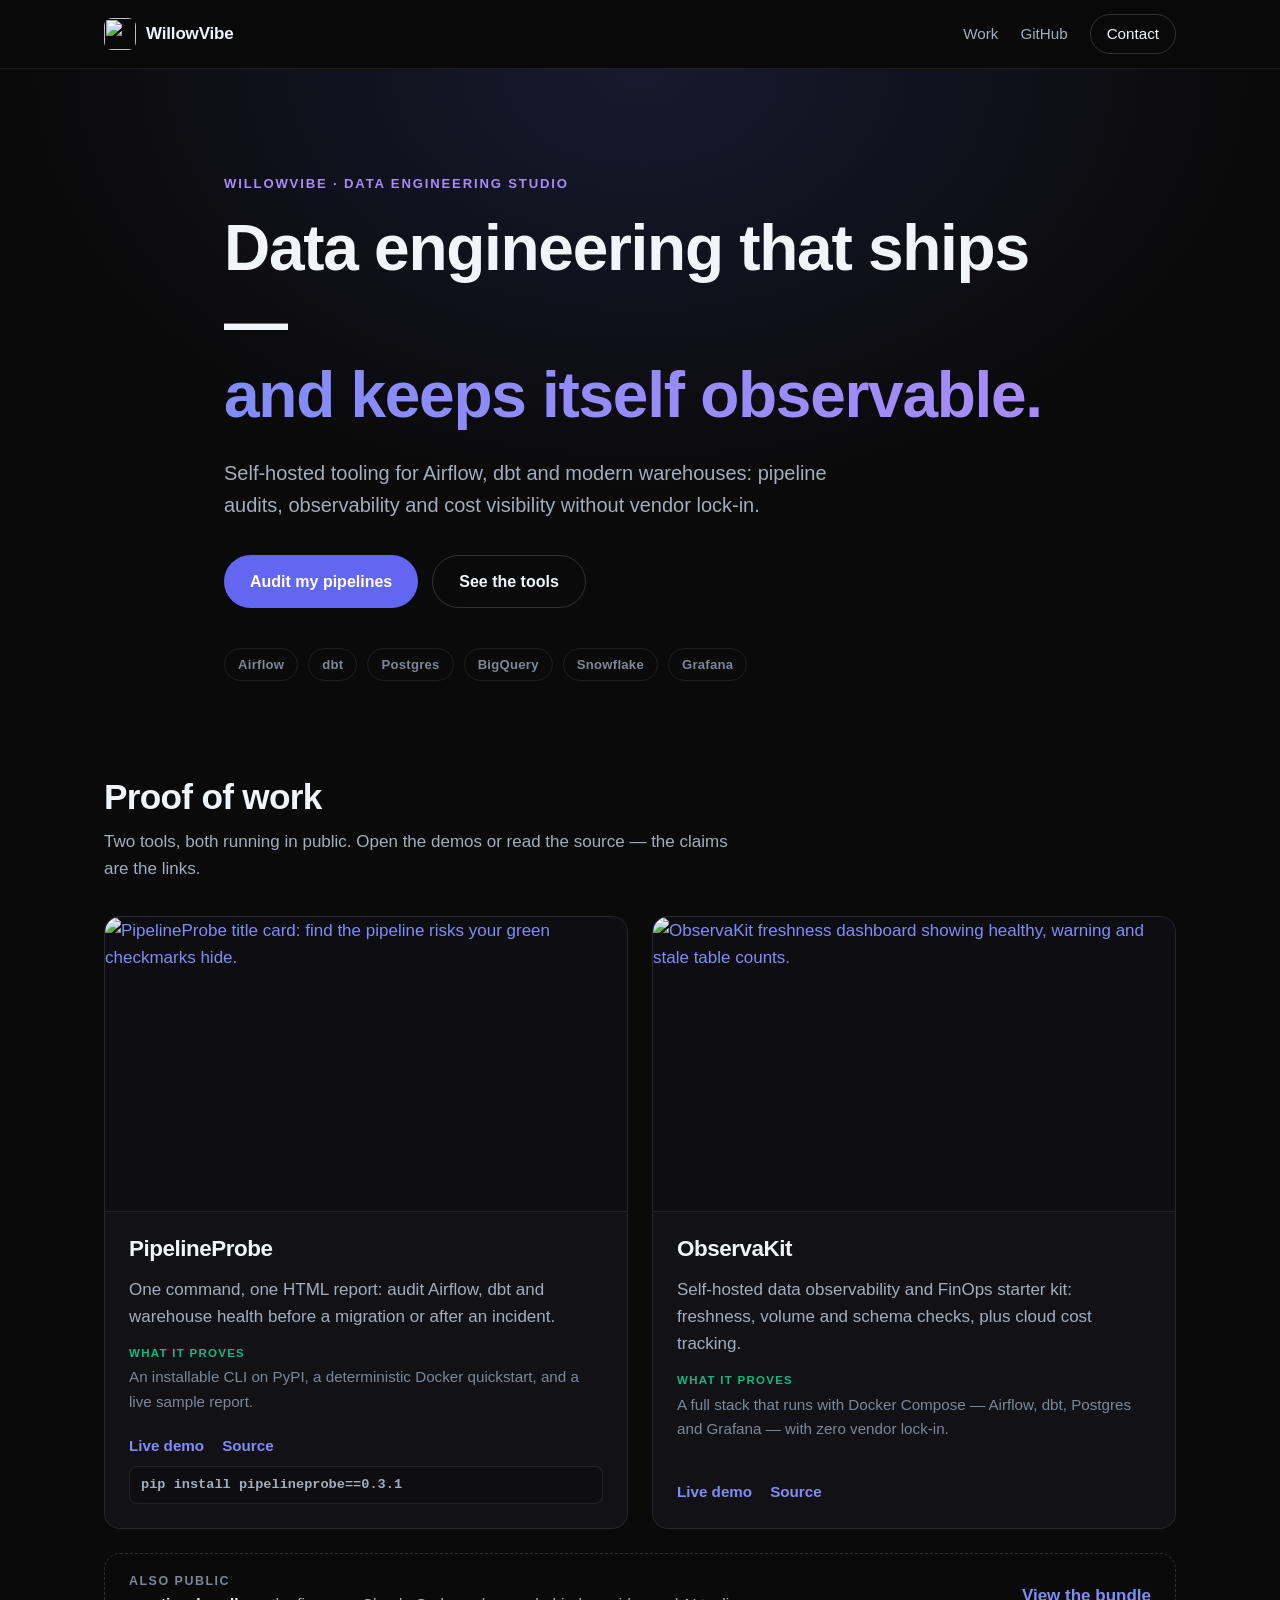
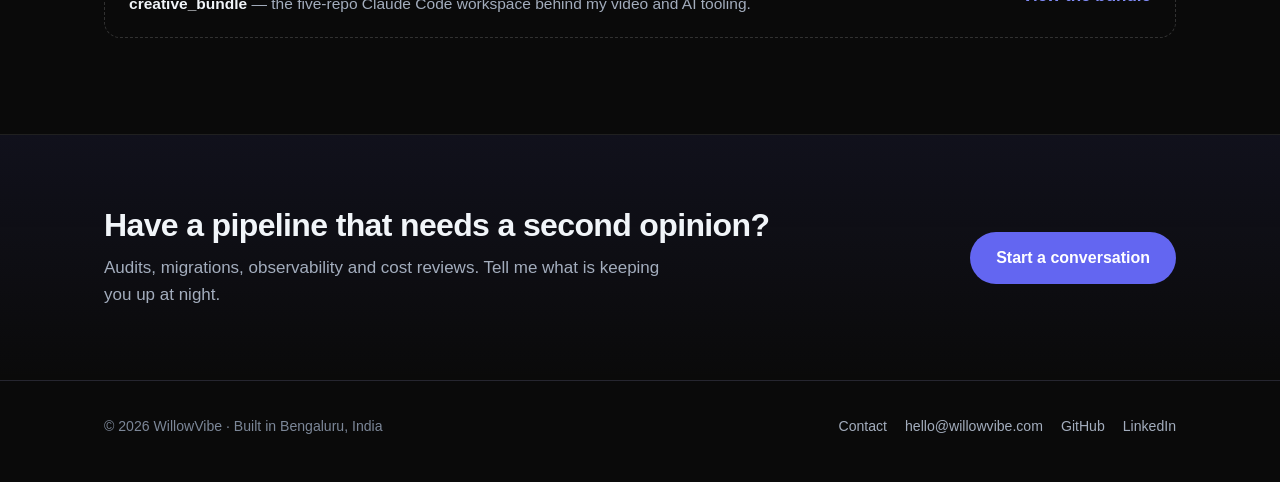
==== index.html @ 6068fe33 "feat: build the portfolio hub page Co-Authored-By: Claude Code <noreply@anthropic.com>" ====
<!DOCTYPE html>
<html lang="en">
<head>
  <meta charset="utf-8">
  <meta name="viewport" content="width=device-width, initial-scale=1">
  <title>WillowVibe — Data Engineering Studio</title>
  <meta name="description" content="WillowVibe builds self-hosted data engineering tooling: PipelineProbe audits Airflow, dbt and warehouse health; ObservaKit adds observability and FinOps. Live demos and source.">
  <link rel="canonical" href="https://willowvibe.github.io/">
  <link rel="icon" href="assets/favicon.svg" type="image/svg+xml">
  <meta name="theme-color" content="#0a0a0a">
  <meta property="og:type" content="website">
  <meta property="og:site_name" content="WillowVibe">
  <meta property="og:title" content="WillowVibe — Data Engineering Studio">
  <meta property="og:description" content="Self-hosted tooling for Airflow, dbt and modern warehouses: pipeline audits, observability and cost visibility without vendor lock-in.">
  <meta property="og:url" content="https://willowvibe.github.io/">
  <meta property="og:image" content="https://willowvibe.github.io/assets/og-card.png">
  <meta property="og:image:width" content="1200">
  <meta property="og:image:height" content="630">
  <meta name="twitter:card" content="summary_large_image">
  <meta name="twitter:title" content="WillowVibe — Data Engineering Studio">
  <meta name="twitter:description" content="Self-hosted tooling for Airflow, dbt and modern warehouses: pipeline audits, observability and cost visibility without vendor lock-in.">
  <meta name="twitter:image" content="https://willowvibe.github.io/assets/og-card.png">
  <link rel="stylesheet" href="styles.css">
</head>
<body>
  <a class="skip-link" href="#main">Skip to content</a>

  <header class="site-header">
    <div class="container header-inner">
      <a class="brand" href="#top" aria-label="WillowVibe home">
        <img src="assets/willowvibe-logo.png" alt="" width="32" height="32">
        <span>WillowVibe</span>
      </a>
      <nav aria-label="Primary">
        <a href="#work">Work</a>
        <a href="https://github.com/willowvibe">GitHub</a>
        <a class="nav-contact" href="https://www.willowvibe.com/contact">Contact</a>
      </nav>
    </div>
  </header>

  <main id="main">
    <section class="hero" id="top" aria-labelledby="hero-title">
      <div class="container hero-inner">
        <p class="eyebrow">WillowVibe · Data Engineering Studio</p>
        <h1 id="hero-title">Data engineering that ships —<br><span class="accent">and keeps itself observable.</span></h1>
        <p class="lede">Self-hosted tooling for Airflow, dbt and modern warehouses: pipeline audits, observability and cost visibility without vendor lock-in.</p>
        <div class="hero-actions">
          <a class="button button-primary" href="https://www.willowvibe.com/contact">Audit my pipelines</a>
          <a class="button button-secondary" href="#work">See the tools</a>
        </div>
        <ul class="stack" aria-label="Stack">
          <li>Airflow</li>
          <li>dbt</li>
          <li>Postgres</li>
          <li>BigQuery</li>
          <li>Snowflake</li>
          <li>Grafana</li>
        </ul>
      </div>
    </section>

    <section class="work" id="work" aria-labelledby="work-title">
      <div class="container">
        <div class="section-head">
          <h2 id="work-title">Proof of work</h2>
          <p>Two tools, both running in public. Open the demos or read the source — the claims are the links.</p>
        </div>

        <div class="cards">
          <article class="card">
            <a class="card-media" href="https://willowvibe.github.io/pipelineprobe/" aria-label="Open the PipelineProbe live demo">
              <img src="https://willowvibe.github.io/pipelineprobe/assets/poster.jpg" alt="PipelineProbe title card: find the pipeline risks your green checkmarks hide." width="1920" height="1080" loading="lazy">
            </a>
            <div class="card-body">
              <h3>PipelineProbe</h3>
              <p class="card-problem">One command, one HTML report: audit Airflow, dbt and warehouse health before a migration or after an incident.</p>
              <p class="card-proves"><span>What it proves</span> An installable CLI on PyPI, a deterministic Docker quickstart, and a live sample report.</p>
              <div class="card-links">
                <a href="https://willowvibe.github.io/pipelineprobe/">Live demo</a>
                <a href="https://github.com/willowvibe/pipelineprobe">Source</a>
                <code>pip install pipelineprobe==0.3.1</code>
              </div>
            </div>
          </article>

          <article class="card">
            <a class="card-media" href="https://willowvibe.github.io/ObservaKit/" aria-label="Open the ObservaKit live demo">
              <img src="https://willowvibe.github.io/ObservaKit/observakit-demo-poster-v2.jpg" alt="ObservaKit freshness dashboard showing healthy, warning and stale table counts." width="1920" height="1080" loading="lazy">
            </a>
            <div class="card-body">
              <h3>ObservaKit</h3>
              <p class="card-problem">Self-hosted data observability and FinOps starter kit: freshness, volume and schema checks, plus cloud cost tracking.</p>
              <p class="card-proves"><span>What it proves</span> A full stack that runs with Docker Compose — Airflow, dbt, Postgres and Grafana — with zero vendor lock-in.</p>
              <div class="card-links">
                <a href="https://willowvibe.github.io/ObservaKit/">Live demo</a>
                <a href="https://github.com/willowvibe/ObservaKit">Source</a>
              </div>
            </div>
          </article>
        </div>

        <aside class="also" aria-labelledby="also-title">
          <div>
            <h2 id="also-title">Also public</h2>
            <p><strong>creative_bundle</strong> — the five-repo Claude Code workspace behind my video and AI tooling.</p>
          </div>
          <a href="https://github.com/willowvibe/creative_bundle">View the bundle</a>
        </aside>
      </div>
    </section>

    <section class="contact-band" aria-labelledby="contact-title">
      <div class="container contact-inner">
        <div>
          <h2 id="contact-title">Have a pipeline that needs a second opinion?</h2>
          <p>Audits, migrations, observability and cost reviews. Tell me what is keeping you up at night.</p>
        </div>
        <a class="button button-primary" href="https://www.willowvibe.com/contact">Start a conversation</a>
      </div>
    </section>
  </main>

  <footer class="site-footer">
    <div class="container footer-inner">
      <p>© 2026 WillowVibe · Built in Bengaluru, India</p>
      <nav aria-label="Footer">
        <a href="https://www.willowvibe.com/contact">Contact</a>
        <a href="mailto:hello@willowvibe.com">hello@willowvibe.com</a>
        <a href="https://github.com/willowvibe">GitHub</a>
        <a href="https://www.linkedin.com/company/willowvibe/">LinkedIn</a>
      </nav>
    </div>
  </footer>
</body>
</html>
---- styles.css ----
:root {
  --bg: #0a0a0a;
  --surface: #121216;
  --surface-hover: #17171c;
  --border: rgba(255, 255, 255, 0.09);
  --border-strong: rgba(255, 255, 255, 0.16);
  --text: #f1f5f9;
  --text-secondary: #a3adbd;
  --text-tertiary: #7c8798;
  --primary: #6366f1;
  --primary-light: #818cf8;
  --accent: #a78bfa;
  --success: #10b981;
  --radius: 16px;
  --max-width: 1120px;
}

*,
*::before,
*::after {
  box-sizing: border-box;
}

html {
  scroll-behavior: smooth;
}

body {
  margin: 0;
  background: var(--bg);
  color: var(--text);
  font-family: -apple-system, BlinkMacSystemFont, "Segoe UI", Roboto, Helvetica, Arial, sans-serif;
  font-size: 17px;
  line-height: 1.6;
  -webkit-font-smoothing: antialiased;
}

img {
  display: block;
  max-width: 100%;
  height: auto;
}

a {
  color: var(--primary-light);
  text-decoration: none;
}

a:hover {
  text-decoration: underline;
}

h1,
h2,
h3 {
  margin: 0;
  line-height: 1.15;
  letter-spacing: -0.02em;
}

.container {
  width: 100%;
  max-width: var(--max-width);
  margin: 0 auto;
  padding: 0 24px;
}

.skip-link {
  position: absolute;
  left: -9999px;
  top: 0;
  z-index: 10;
  padding: 12px 16px;
  border-radius: 0 0 8px 0;
  background: var(--primary);
  color: #ffffff;
}

.skip-link:focus {
  left: 0;
}

:focus-visible {
  outline: 2px solid var(--accent);
  outline-offset: 3px;
}

.site-header {
  position: sticky;
  top: 0;
  z-index: 5;
  background: rgba(10, 10, 10, 0.82);
  backdrop-filter: blur(12px);
  border-bottom: 1px solid var(--border);
}

.header-inner {
  display: flex;
  align-items: center;
  justify-content: space-between;
  height: 68px;
}

.brand {
  display: flex;
  align-items: center;
  gap: 10px;
  color: var(--text);
  font-weight: 650;
  letter-spacing: -0.01em;
}

.brand:hover {
  text-decoration: none;
}

.brand img {
  width: 32px;
  height: 32px;
  border-radius: 8px;
}

.site-header nav {
  display: flex;
  align-items: center;
  gap: 22px;
}

.site-header nav a {
  color: var(--text-secondary);
  font-size: 0.95rem;
  font-weight: 500;
}

.site-header nav a:hover {
  color: var(--text);
  text-decoration: none;
}

.site-header nav .nav-contact {
  padding: 7px 16px;
  border: 1px solid var(--border-strong);
  border-radius: 999px;
  color: var(--text);
}

.site-header nav .nav-contact:hover {
  border-color: var(--primary-light);
  color: var(--primary-light);
}

.hero {
  padding: 104px 0 72px;
  background: radial-gradient(70% 90% at 50% 0%, rgba(99, 102, 241, 0.16), transparent 70%);
}

.hero-inner {
  max-width: 880px;
}

.eyebrow {
  margin: 0 0 18px;
  color: var(--accent);
  font-size: 0.82rem;
  font-weight: 650;
  letter-spacing: 0.14em;
  text-transform: uppercase;
}

.hero h1 {
  font-size: clamp(2.3rem, 5.2vw, 4rem);
  font-weight: 750;
}

.hero .accent {
  background: linear-gradient(90deg, var(--primary-light), var(--accent));
  -webkit-background-clip: text;
  background-clip: text;
  color: transparent;
}

.lede {
  max-width: 640px;
  margin: 24px 0 0;
  color: var(--text-secondary);
  font-size: clamp(1.05rem, 1.6vw, 1.25rem);
}

.hero-actions {
  display: flex;
  flex-wrap: wrap;
  gap: 14px;
  margin-top: 34px;
}

.button {
  display: inline-flex;
  align-items: center;
  justify-content: center;
  padding: 13px 26px;
  border-radius: 999px;
  font-size: 1rem;
  font-weight: 650;
  transition: transform 0.12s ease, background-color 0.12s ease, border-color 0.12s ease;
}

.button:hover {
  text-decoration: none;
  transform: translateY(-1px);
}

.button-primary {
  background: var(--primary);
  color: #ffffff;
}

.button-primary:hover {
  background: #5457e5;
}

.button-secondary {
  border: 1px solid var(--border-strong);
  color: var(--text);
}

.button-secondary:hover {
  border-color: var(--primary-light);
  color: var(--primary-light);
}

.stack {
  display: flex;
  flex-wrap: wrap;
  gap: 10px;
  margin: 40px 0 0;
  padding: 0;
  list-style: none;
}

.stack li {
  padding: 5px 13px;
  border: 1px solid var(--border);
  border-radius: 999px;
  color: var(--text-tertiary);
  font-size: 0.82rem;
  font-weight: 550;
  letter-spacing: 0.02em;
}

.work {
  padding: 24px 0 96px;
}

.section-head {
  display: grid;
  gap: 10px;
  max-width: 640px;
  margin-bottom: 34px;
}

.section-head h2 {
  font-size: clamp(1.6rem, 3vw, 2.2rem);
}

.section-head p {
  margin: 0;
  color: var(--text-secondary);
}

.cards {
  display: grid;
  grid-template-columns: repeat(2, minmax(0, 1fr));
  gap: 24px;
}

.card {
  display: flex;
  flex-direction: column;
  overflow: hidden;
  border: 1px solid var(--border);
  border-radius: var(--radius);
  background: var(--surface);
  transition: border-color 0.15s ease, transform 0.15s ease;
}

.card:hover {
  border-color: var(--border-strong);
  transform: translateY(-2px);
}

.card-media {
  display: block;
  border-bottom: 1px solid var(--border);
  background: #0d0d12;
}

.card-media img {
  width: 100%;
  aspect-ratio: 16 / 9;
  object-fit: cover;
}

.card-media:hover {
  text-decoration: none;
}

.card-body {
  display: flex;
  flex: 1;
  flex-direction: column;
  gap: 14px;
  padding: 24px;
}

.card-body h3 {
  font-size: 1.4rem;
}

.card-problem {
  margin: 0;
  color: var(--text-secondary);
}

.card-proves {
  margin: 0;
  color: var(--text-tertiary);
  font-size: 0.95rem;
}

.card-proves span {
  display: block;
  margin-bottom: 3px;
  color: var(--success);
  font-size: 0.72rem;
  font-weight: 700;
  letter-spacing: 0.11em;
  text-transform: uppercase;
}

.card-links {
  display: flex;
  flex-wrap: wrap;
  align-items: center;
  gap: 8px 18px;
  margin-top: auto;
  padding-top: 6px;
  font-size: 0.95rem;
  font-weight: 600;
}

.card-links code {
  flex-basis: 100%;
  overflow-x: auto;
  padding: 7px 11px;
  border: 1px solid var(--border);
  border-radius: 8px;
  background: #0d0d12;
  color: var(--text-secondary);
  font-size: 0.85rem;
}

.also {
  display: flex;
  align-items: center;
  justify-content: space-between;
  gap: 20px;
  margin-top: 24px;
  padding: 20px 24px;
  border: 1px dashed var(--border-strong);
  border-radius: var(--radius);
}

.also h2 {
  margin-bottom: 4px;
  color: var(--text-tertiary);
  font-size: 0.78rem;
  letter-spacing: 0.12em;
  text-transform: uppercase;
}

.also p {
  margin: 0;
  color: var(--text-secondary);
  font-size: 0.97rem;
}

.also p strong {
  color: var(--text);
}

.also > a {
  white-space: nowrap;
  font-weight: 600;
}

.contact-band {
  padding: 72px 0;
  border-top: 1px solid var(--border);
  border-bottom: 1px solid var(--border);
  background: linear-gradient(180deg, rgba(99, 102, 241, 0.08), transparent);
}

.contact-inner {
  display: flex;
  align-items: center;
  justify-content: space-between;
  gap: 28px;
}

.contact-inner h2 {
  font-size: clamp(1.5rem, 2.8vw, 2rem);
}

.contact-inner p {
  max-width: 560px;
  margin: 10px 0 0;
  color: var(--text-secondary);
}

.site-footer {
  padding: 34px 0 44px;
}

.footer-inner {
  display: flex;
  flex-wrap: wrap;
  align-items: center;
  justify-content: space-between;
  gap: 20px;
}

.site-footer p {
  margin: 0;
  color: var(--text-tertiary);
  font-size: 0.88rem;
}

.site-footer nav {
  display: flex;
  flex-wrap: wrap;
  gap: 18px;
}

.site-footer nav a {
  color: var(--text-secondary);
  font-size: 0.88rem;
}

.not-found {
  display: grid;
  place-content: center;
  min-height: 100vh;
  padding: 24px;
  text-align: center;
}

.not-found h1 {
  font-size: clamp(2rem, 6vw, 3.2rem);
}

.not-found p {
  margin: 14px 0 28px;
  color: var(--text-secondary);
}

@media (max-width: 820px) {
  .contact-inner {
    flex-direction: column;
    align-items: flex-start;
  }

  .also {
    flex-direction: column;
    align-items: flex-start;
  }
}

@media (max-width: 720px) {
  .cards {
    grid-template-columns: 1fr;
  }
}

@media (max-width: 560px) {
  body {
    font-size: 16px;
  }

  .hero {
    padding: 72px 0 56px;
  }

  .header-inner {
    height: 60px;
  }

  .site-header nav {
    gap: 12px;
  }

  .site-header nav a {
    font-size: 0.88rem;
  }

  .site-header nav .nav-contact {
    padding: 6px 12px;
  }

  .card-body {
    padding: 20px;
  }
}

@media (prefers-reduced-motion: reduce) {
  html {
    scroll-behavior: auto;
  }

  *,
  *::before,
  *::after {
    transition-duration: 0.01ms !important;
    animation-duration: 0.01ms !important;
  }
}

@media (forced-colors: active) {
  .hero .accent {
    color: CanvasText;
    background: none;
  }
}
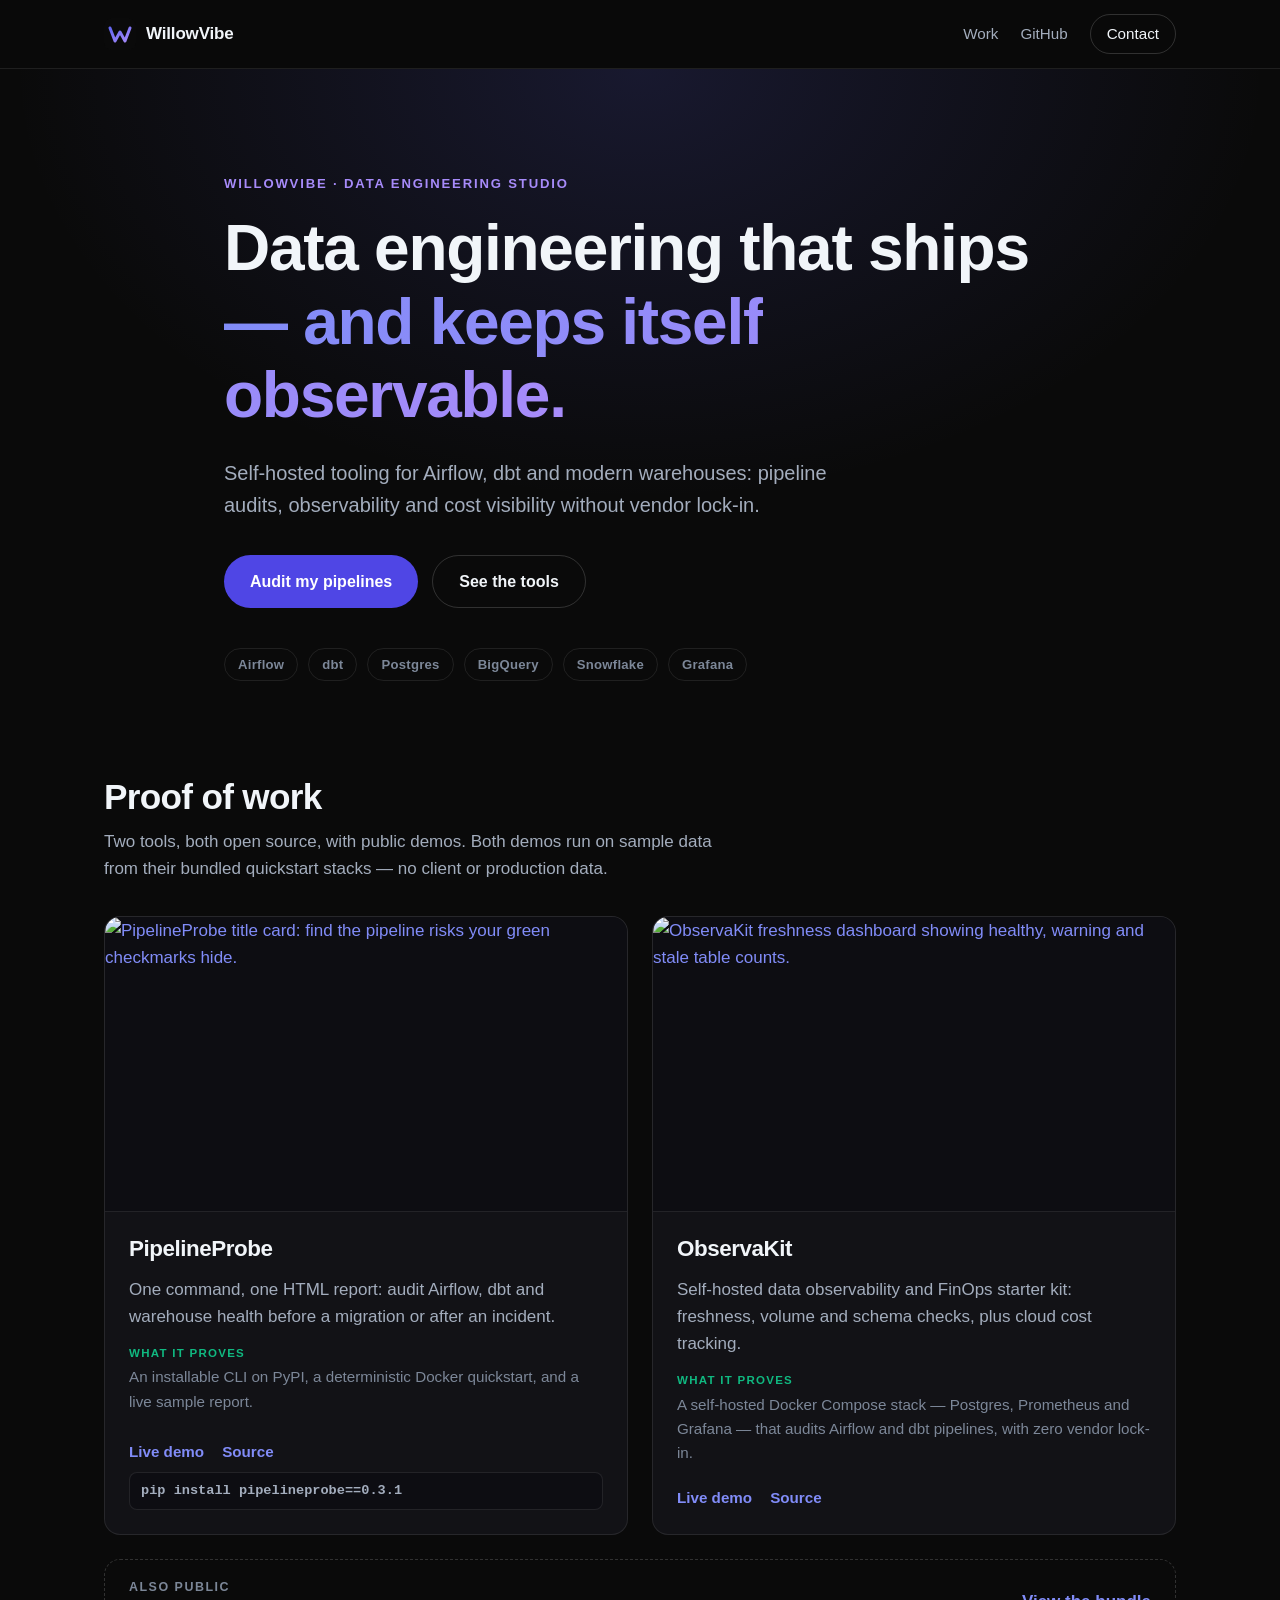
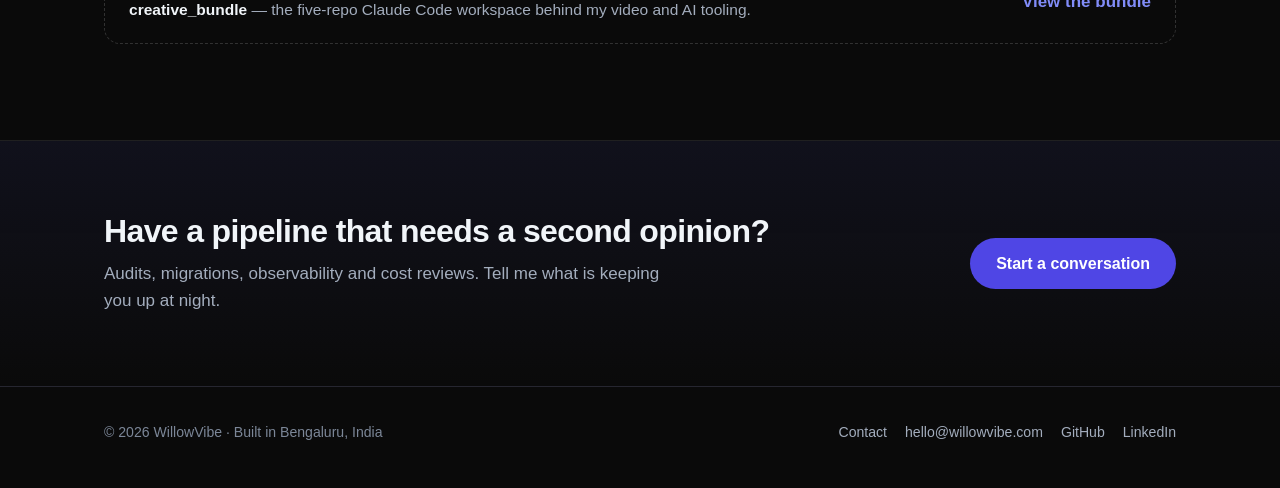
==== commit a7ad0bb7: "fix: correct hero wrap, project claims and hub docs Co-Authored-By: Claude Code <noreply@anthropic.c" ====
--- a/index.html
+++ b/index.html
@@ -16,10 +16,12 @@
   <meta property="og:image" content="https://willowvibe.github.io/assets/og-card.png">
   <meta property="og:image:width" content="1200">
   <meta property="og:image:height" content="630">
+  <meta property="og:image:alt" content="WillowVibe — data engineering that ships and keeps itself observable.">
   <meta name="twitter:card" content="summary_large_image">
   <meta name="twitter:title" content="WillowVibe — Data Engineering Studio">
   <meta name="twitter:description" content="Self-hosted tooling for Airflow, dbt and modern warehouses: pipeline audits, observability and cost visibility without vendor lock-in.">
   <meta name="twitter:image" content="https://willowvibe.github.io/assets/og-card.png">
+  <meta name="twitter:image:alt" content="WillowVibe — data engineering that ships and keeps itself observable.">
   <link rel="stylesheet" href="styles.css">
 </head>
 <body>
@@ -28,7 +30,7 @@
   <header class="site-header">
     <div class="container header-inner">
       <a class="brand" href="#top" aria-label="WillowVibe home">
-        <img src="assets/willowvibe-logo.png" alt="" width="32" height="32">
+        <img src="assets/favicon.svg" alt="" width="32" height="32">
         <span>WillowVibe</span>
       </a>
       <nav aria-label="Primary">
@@ -43,7 +45,7 @@
     <section class="hero" id="top" aria-labelledby="hero-title">
       <div class="container hero-inner">
         <p class="eyebrow">WillowVibe · Data Engineering Studio</p>
-        <h1 id="hero-title">Data engineering that ships —<br><span class="accent">and keeps itself observable.</span></h1>
+        <h1 id="hero-title">Data engineering that ships<br><span class="accent">— and keeps itself observable.</span></h1>
         <p class="lede">Self-hosted tooling for Airflow, dbt and modern warehouses: pipeline audits, observability and cost visibility without vendor lock-in.</p>
         <div class="hero-actions">
           <a class="button button-primary" href="https://www.willowvibe.com/contact">Audit my pipelines</a>
@@ -64,7 +66,7 @@
       <div class="container">
         <div class="section-head">
           <h2 id="work-title">Proof of work</h2>
-          <p>Two tools, both running in public. Open the demos or read the source — the claims are the links.</p>
+          <p>Two tools, both open source, with public demos. Both demos run on sample data from their bundled quickstart stacks — no client or production data.</p>
         </div>
 
         <div class="cards">
@@ -91,7 +93,7 @@
             <div class="card-body">
               <h3>ObservaKit</h3>
               <p class="card-problem">Self-hosted data observability and FinOps starter kit: freshness, volume and schema checks, plus cloud cost tracking.</p>
-              <p class="card-proves"><span>What it proves</span> A full stack that runs with Docker Compose — Airflow, dbt, Postgres and Grafana — with zero vendor lock-in.</p>
+              <p class="card-proves"><span>What it proves</span> A self-hosted Docker Compose stack — Postgres, Prometheus and Grafana — that audits Airflow and dbt pipelines, with zero vendor lock-in.</p>
               <div class="card-links">
                 <a href="https://willowvibe.github.io/ObservaKit/">Live demo</a>
                 <a href="https://github.com/willowvibe/ObservaKit">Source</a>
--- a/styles.css
+++ b/styles.css
@@ -1,13 +1,14 @@
 :root {
+  color-scheme: dark;
   --bg: #0a0a0a;
   --surface: #121216;
-  --surface-hover: #17171c;
   --border: rgba(255, 255, 255, 0.09);
   --border-strong: rgba(255, 255, 255, 0.16);
   --text: #f1f5f9;
   --text-secondary: #a3adbd;
   --text-tertiary: #7c8798;
   --primary: #6366f1;
+  --primary-strong: #4f46e5;
   --primary-light: #818cf8;
   --accent: #a78bfa;
   --success: #10b981;
@@ -23,6 +24,7 @@
 
 html {
   scroll-behavior: smooth;
+  scroll-padding-top: 84px;
 }
 
 body {
@@ -72,7 +74,7 @@
   z-index: 10;
   padding: 12px 16px;
   border-radius: 0 0 8px 0;
-  background: var(--primary);
+  background: var(--primary-strong);
   color: #ffffff;
 }
 
@@ -90,6 +92,7 @@
   top: 0;
   z-index: 5;
   background: rgba(10, 10, 10, 0.82);
+  -webkit-backdrop-filter: blur(12px);
   backdrop-filter: blur(12px);
   border-bottom: 1px solid var(--border);
 }
@@ -152,6 +155,7 @@
 .hero {
   padding: 104px 0 72px;
   background: radial-gradient(70% 90% at 50% 0%, rgba(99, 102, 241, 0.16), transparent 70%);
+  background: radial-gradient(70% 90% at 50% 0%, color-mix(in srgb, var(--primary) 16%, transparent), transparent 70%);
 }
 
 .hero-inner {
@@ -170,6 +174,7 @@
 .hero h1 {
   font-size: clamp(2.3rem, 5.2vw, 4rem);
   font-weight: 750;
+  text-wrap: balance;
 }
 
 .hero .accent {
@@ -177,6 +182,13 @@
   -webkit-background-clip: text;
   background-clip: text;
   color: transparent;
+}
+
+@supports not ((background-clip: text) or (-webkit-background-clip: text)) {
+  .hero .accent {
+    background: none;
+    color: var(--accent);
+  }
 }
 
 .lede {
@@ -210,12 +222,12 @@
 }
 
 .button-primary {
-  background: var(--primary);
+  background: var(--primary-strong);
   color: #ffffff;
 }
 
 .button-primary:hover {
-  background: #5457e5;
+  background: #4338ca;
 }
 
 .button-secondary {
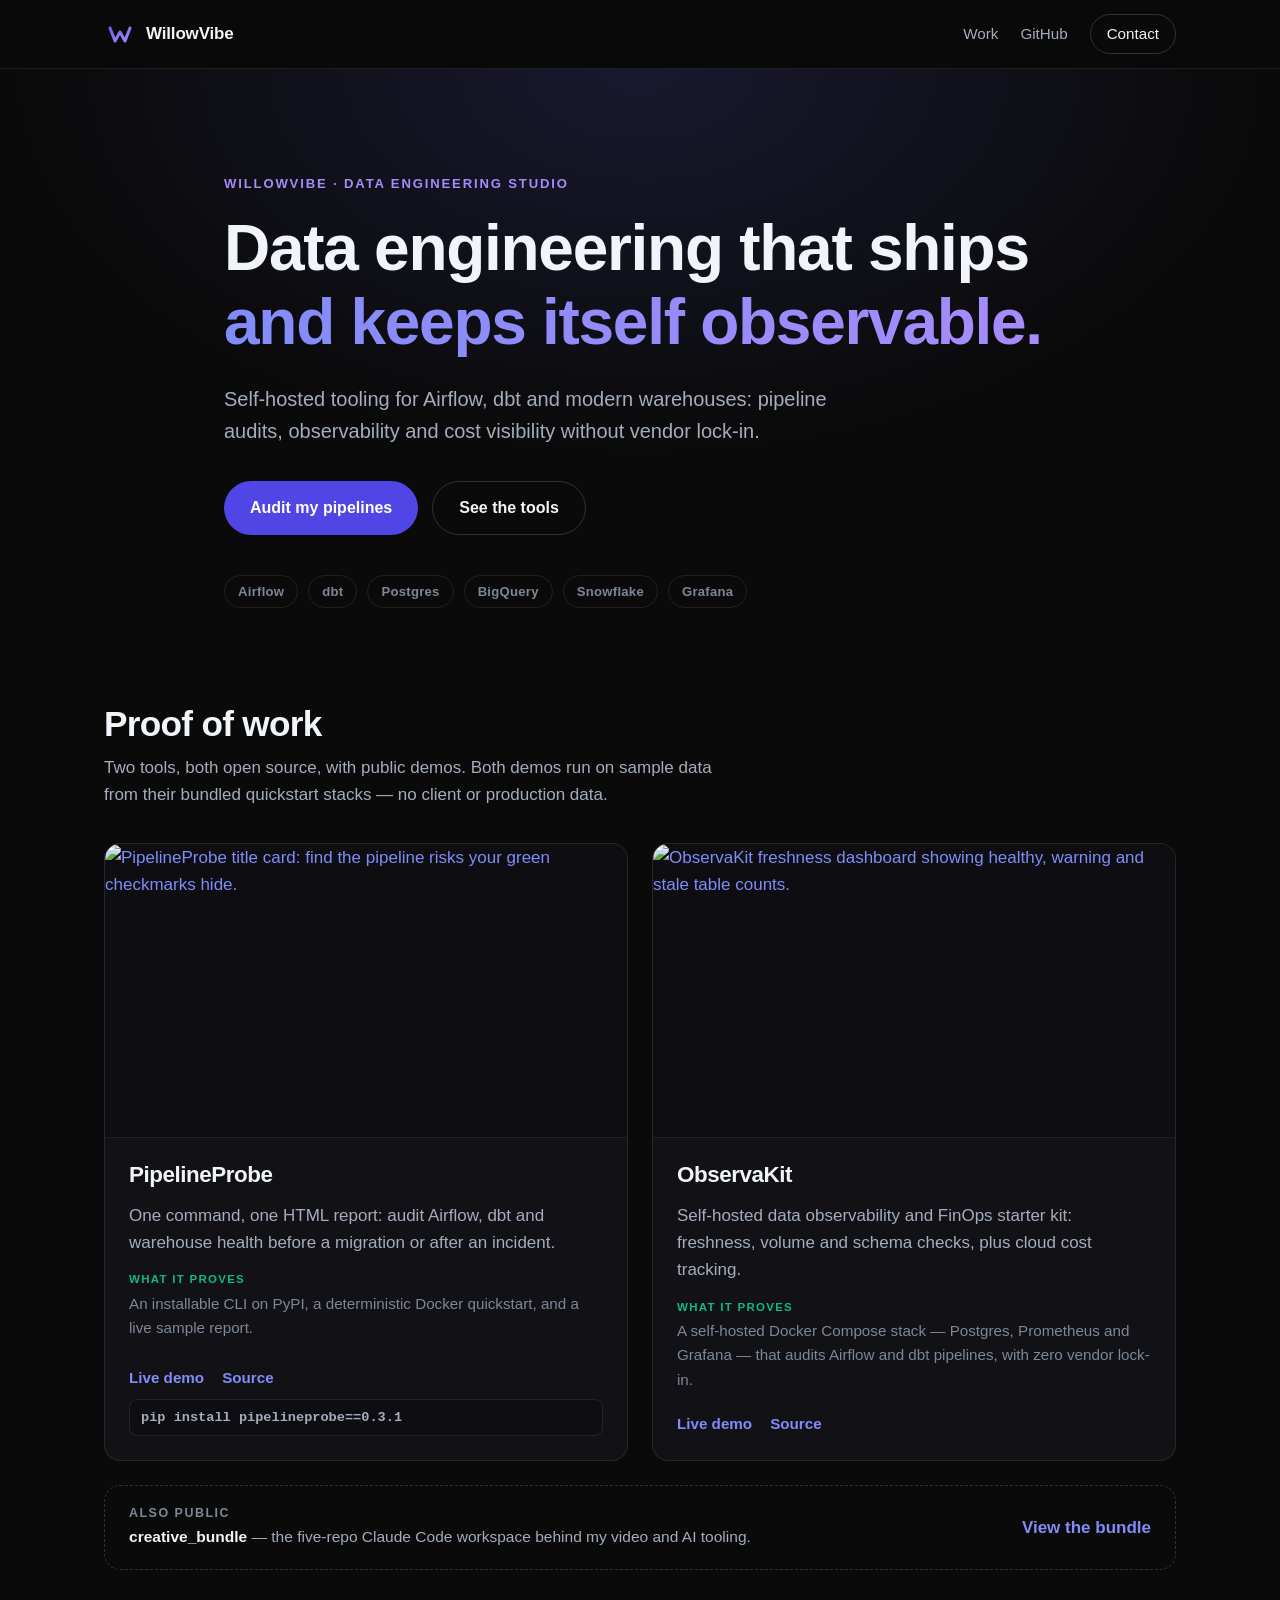
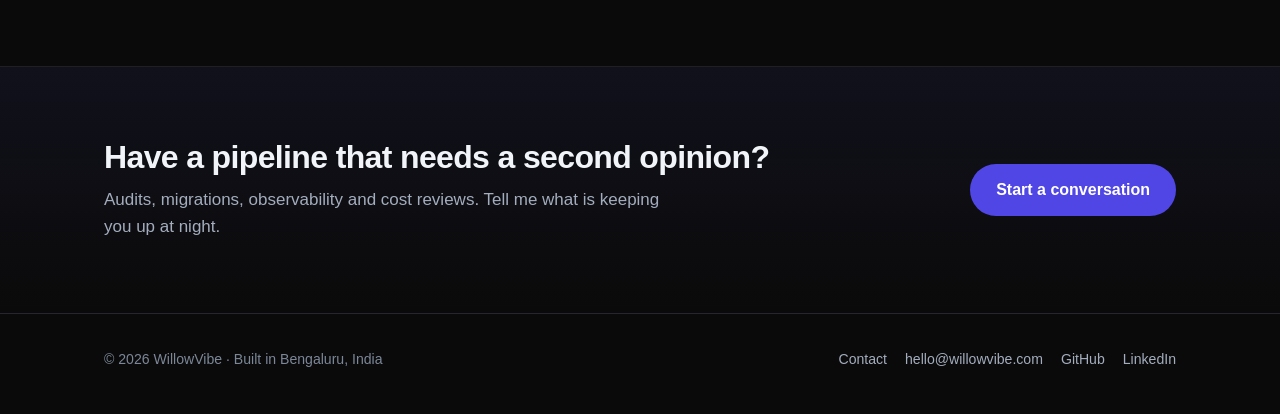
==== commit a476ca18: "fix: keep the hero headline on two clean lines The leading em dash on the second line pushed the acc" ====
--- a/index.html
+++ b/index.html
@@ -45,7 +45,7 @@
     <section class="hero" id="top" aria-labelledby="hero-title">
       <div class="container hero-inner">
         <p class="eyebrow">WillowVibe · Data Engineering Studio</p>
-        <h1 id="hero-title">Data engineering that ships<br><span class="accent">— and keeps itself observable.</span></h1>
+        <h1 id="hero-title">Data engineering that ships<br><span class="accent">and keeps itself observable.</span></h1>
         <p class="lede">Self-hosted tooling for Airflow, dbt and modern warehouses: pipeline audits, observability and cost visibility without vendor lock-in.</p>
         <div class="hero-actions">
           <a class="button button-primary" href="https://www.willowvibe.com/contact">Audit my pipelines</a>
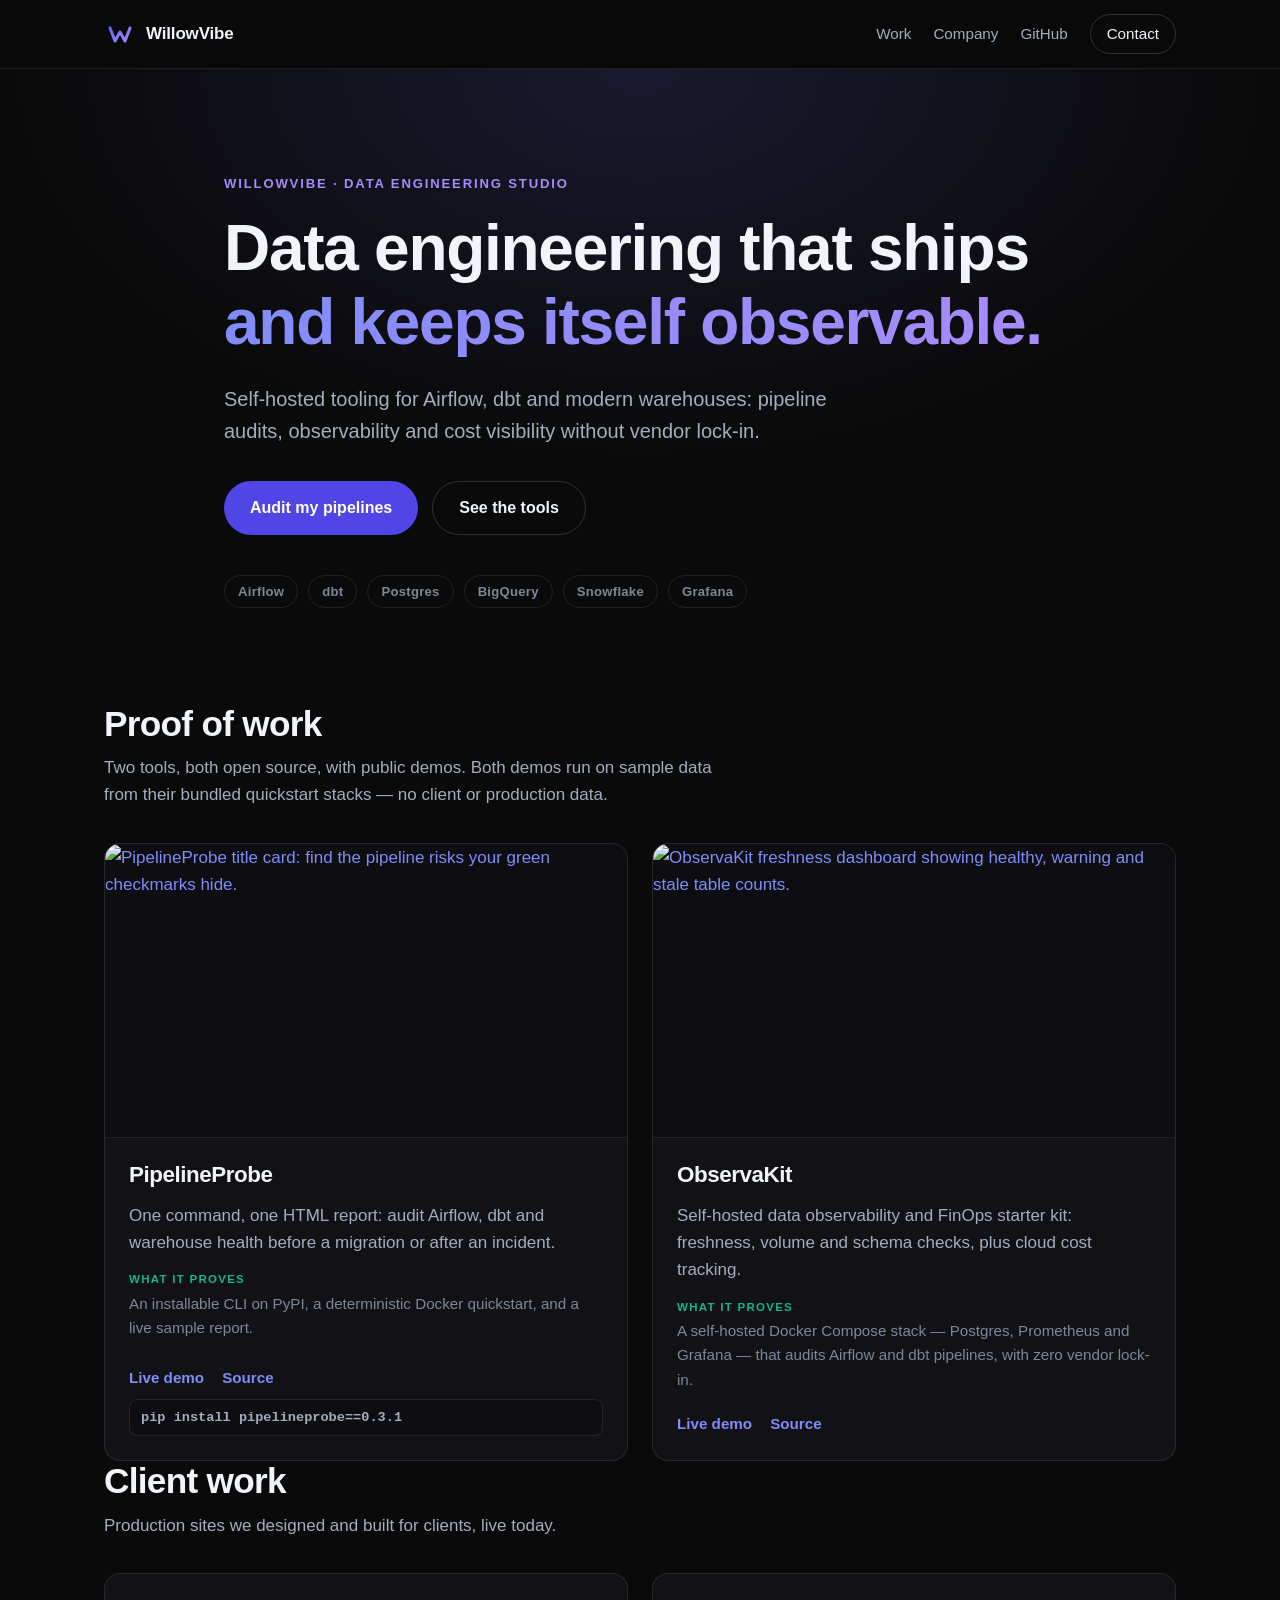
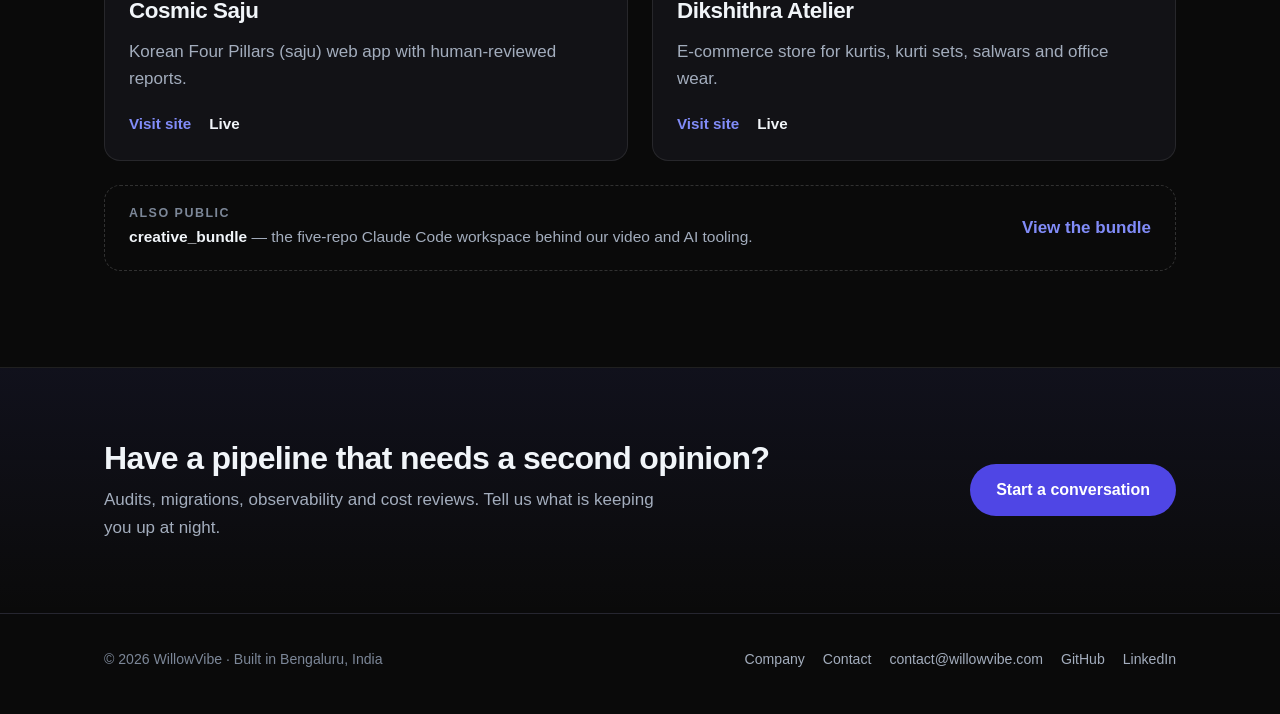
==== commit 5198fa08: "feat: add client work, SEO files and company links to the hub - Client work section: Cosmic Saju and" ====
--- a/index.html
+++ b/index.html
@@ -23,6 +23,20 @@
   <meta name="twitter:image" content="https://willowvibe.github.io/assets/og-card.png">
   <meta name="twitter:image:alt" content="WillowVibe — data engineering that ships and keeps itself observable.">
   <link rel="stylesheet" href="styles.css">
+  <script type="application/ld+json">
+  {
+    "@context": "https://schema.org",
+    "@type": "Organization",
+    "name": "WillowVibe",
+    "url": "https://www.willowvibe.com",
+    "email": "contact@willowvibe.com",
+    "sameAs": [
+      "https://github.com/willowvibe",
+      "https://www.linkedin.com/company/willowvibe/",
+      "https://willowvibe.github.io/"
+    ]
+  }
+  </script>
 </head>
 <body>
   <a class="skip-link" href="#main">Skip to content</a>
@@ -35,6 +49,7 @@
       </a>
       <nav aria-label="Primary">
         <a href="#work">Work</a>
+        <a href="https://www.willowvibe.com">Company</a>
         <a href="https://github.com/willowvibe">GitHub</a>
         <a class="nav-contact" href="https://www.willowvibe.com/contact">Contact</a>
       </nav>
@@ -102,10 +117,41 @@
           </article>
         </div>
 
+        <section class="client-work" aria-labelledby="clients-title">
+          <div class="section-head">
+            <h2 id="clients-title">Client work</h2>
+            <p>Production sites we designed and built for clients, live today.</p>
+          </div>
+
+          <div class="cards">
+            <article class="card">
+              <div class="card-body">
+                <h3>Cosmic Saju</h3>
+                <p class="card-problem">Korean Four Pillars (saju) web app with human-reviewed reports.</p>
+                <div class="card-links">
+                  <a href="https://www.cosmicsaju.com">Visit site</a>
+                  <span class="status">Live</span>
+                </div>
+              </div>
+            </article>
+
+            <article class="card">
+              <div class="card-body">
+                <h3>Dikshithra Atelier</h3>
+                <p class="card-problem">E-commerce store for kurtis, kurti sets, salwars and office wear.</p>
+                <div class="card-links">
+                  <a href="https://dikshithra.com">Visit site</a>
+                  <span class="status">Live</span>
+                </div>
+              </div>
+            </article>
+          </div>
+        </section>
+
         <aside class="also" aria-labelledby="also-title">
           <div>
             <h2 id="also-title">Also public</h2>
-            <p><strong>creative_bundle</strong> — the five-repo Claude Code workspace behind my video and AI tooling.</p>
+            <p><strong>creative_bundle</strong> — the five-repo Claude Code workspace behind our video and AI tooling.</p>
           </div>
           <a href="https://github.com/willowvibe/creative_bundle">View the bundle</a>
         </aside>
@@ -116,7 +162,7 @@
       <div class="container contact-inner">
         <div>
           <h2 id="contact-title">Have a pipeline that needs a second opinion?</h2>
-          <p>Audits, migrations, observability and cost reviews. Tell me what is keeping you up at night.</p>
+          <p>Audits, migrations, observability and cost reviews. Tell us what is keeping you up at night.</p>
         </div>
         <a class="button button-primary" href="https://www.willowvibe.com/contact">Start a conversation</a>
       </div>
@@ -127,8 +173,9 @@
     <div class="container footer-inner">
       <p>© 2026 WillowVibe · Built in Bengaluru, India</p>
       <nav aria-label="Footer">
+        <a href="https://www.willowvibe.com">Company</a>
         <a href="https://www.willowvibe.com/contact">Contact</a>
-        <a href="mailto:hello@willowvibe.com">hello@willowvibe.com</a>
+        <a href="mailto:contact@willowvibe.com">contact@willowvibe.com</a>
         <a href="https://github.com/willowvibe">GitHub</a>
         <a href="https://www.linkedin.com/company/willowvibe/">LinkedIn</a>
       </nav>
--- a/styles.css
+++ b/styles.css
@@ -481,14 +481,38 @@
     align-items: flex-start;
   }
 
-  .also {
+.client-work {
+  margin-top: 56px;
+}
+
+.client-work .cards {
+  grid-template-columns: repeat(2, minmax(0, 1fr));
+}
+
+.client-work .card-body {
+  padding: 22px 24px;
+}
+
+.status {
+  padding: 3px 10px;
+  border: 1px solid var(--success);
+  border-radius: 999px;
+  color: var(--success);
+  font-size: 0.72rem;
+  font-weight: 700;
+  letter-spacing: 0.08em;
+  text-transform: uppercase;
+}
+
+.also {
     flex-direction: column;
     align-items: flex-start;
   }
 }
 
 @media (max-width: 720px) {
-  .cards {
+  .cards,
+  .client-work .cards {
     grid-template-columns: 1fr;
   }
 }
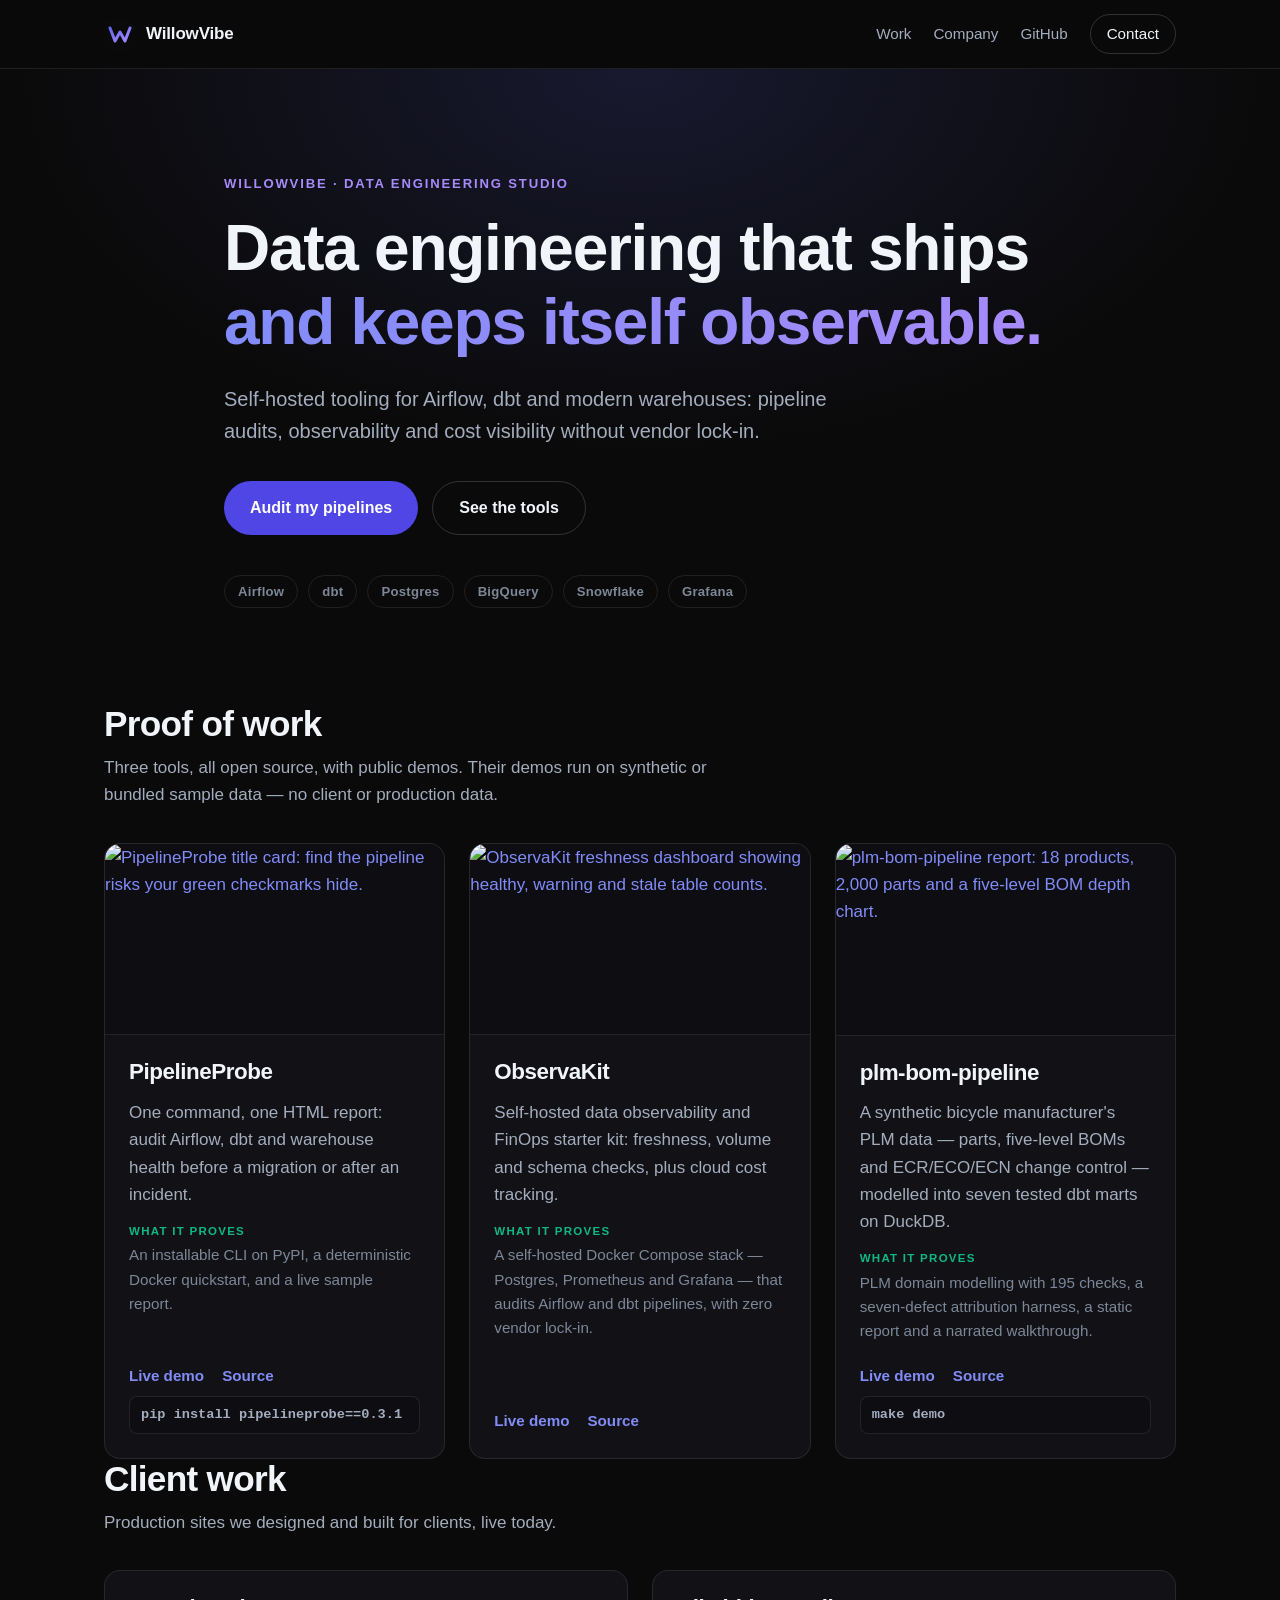
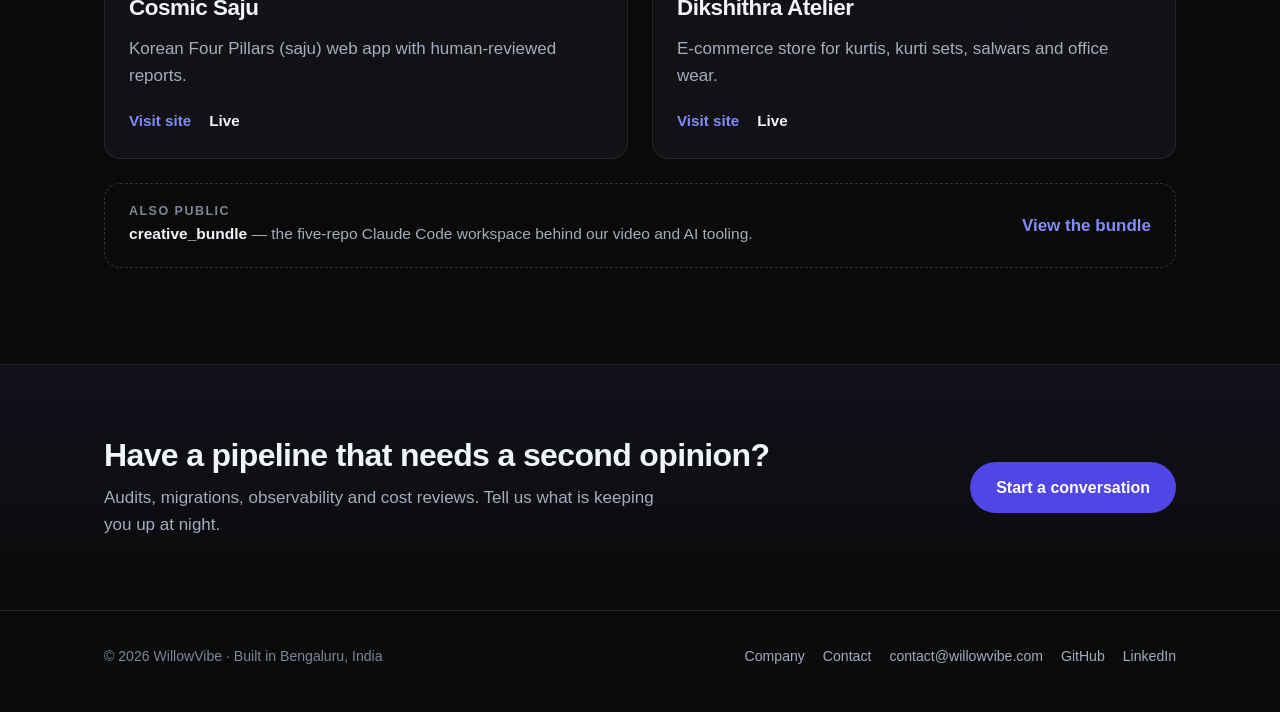
==== commit 7d3befb5: "Add plm-bom-pipeline to the proof-of-work cards - third tool card with the Pages poster, live demo a" ====
--- a/index.html
+++ b/index.html
@@ -4,7 +4,7 @@
   <meta charset="utf-8">
   <meta name="viewport" content="width=device-width, initial-scale=1">
   <title>WillowVibe — Data Engineering Studio</title>
-  <meta name="description" content="WillowVibe builds self-hosted data engineering tooling: PipelineProbe audits Airflow, dbt and warehouse health; ObservaKit adds observability and FinOps. Live demos and source.">
+  <meta name="description" content="WillowVibe builds self-hosted data engineering tooling: PipelineProbe audits Airflow, dbt and warehouse health; ObservaKit adds observability and FinOps; plm-bom-pipeline models synthetic PLM data into tested dbt marts. Live demos and source.">
   <link rel="canonical" href="https://willowvibe.github.io/">
   <link rel="icon" href="assets/favicon.svg" type="image/svg+xml">
   <meta name="theme-color" content="#0a0a0a">
@@ -81,7 +81,7 @@
       <div class="container">
         <div class="section-head">
           <h2 id="work-title">Proof of work</h2>
-          <p>Two tools, both open source, with public demos. Both demos run on sample data from their bundled quickstart stacks — no client or production data.</p>
+          <p>Three tools, all open source, with public demos. Their demos run on synthetic or bundled sample data — no client or production data.</p>
         </div>
 
         <div class="cards">
@@ -112,6 +112,22 @@
               <div class="card-links">
                 <a href="https://willowvibe.github.io/ObservaKit/">Live demo</a>
                 <a href="https://github.com/willowvibe/ObservaKit">Source</a>
+              </div>
+            </div>
+          </article>
+
+          <article class="card">
+            <a class="card-media" href="https://willowvibe.github.io/plm-bom-pipeline/" aria-label="Open the plm-bom-pipeline live demo">
+              <img src="https://willowvibe.github.io/plm-bom-pipeline/plm-bom-pipeline-demo-poster.jpg" alt="plm-bom-pipeline report: 18 products, 2,000 parts and a five-level BOM depth chart." width="1920" height="1080" loading="lazy">
+            </a>
+            <div class="card-body">
+              <h3>plm-bom-pipeline</h3>
+              <p class="card-problem">A synthetic bicycle manufacturer's PLM data — parts, five-level BOMs and ECR/ECO/ECN change control — modelled into seven tested dbt marts on DuckDB.</p>
+              <p class="card-proves"><span>What it proves</span> PLM domain modelling with 195 checks, a seven-defect attribution harness, a static report and a narrated walkthrough.</p>
+              <div class="card-links">
+                <a href="https://willowvibe.github.io/plm-bom-pipeline/">Live demo</a>
+                <a href="https://github.com/willowvibe/plm-bom-pipeline">Source</a>
+                <code>make demo</code>
               </div>
             </div>
           </article>
--- a/styles.css
+++ b/styles.css
@@ -281,7 +281,7 @@
 
 .cards {
   display: grid;
-  grid-template-columns: repeat(2, minmax(0, 1fr));
+  grid-template-columns: repeat(auto-fit, minmax(300px, 1fr));
   gap: 24px;
 }
 
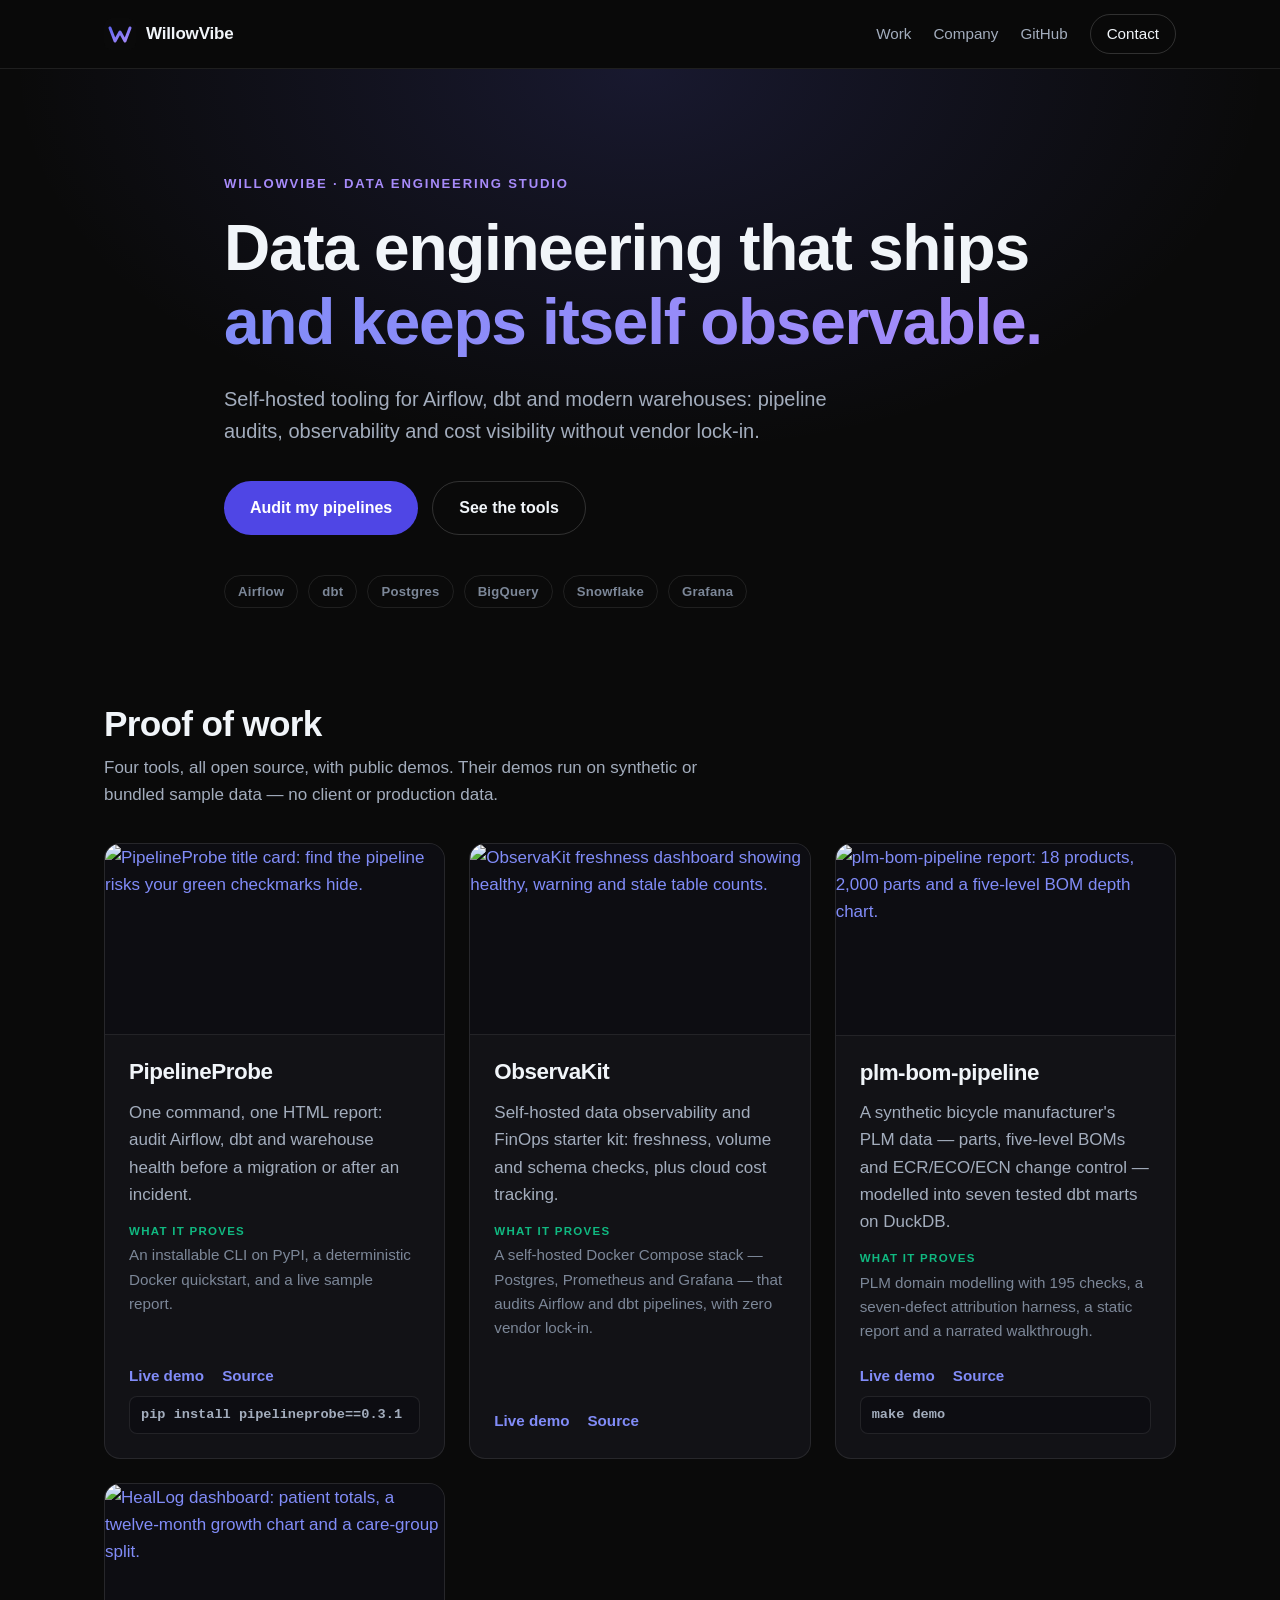
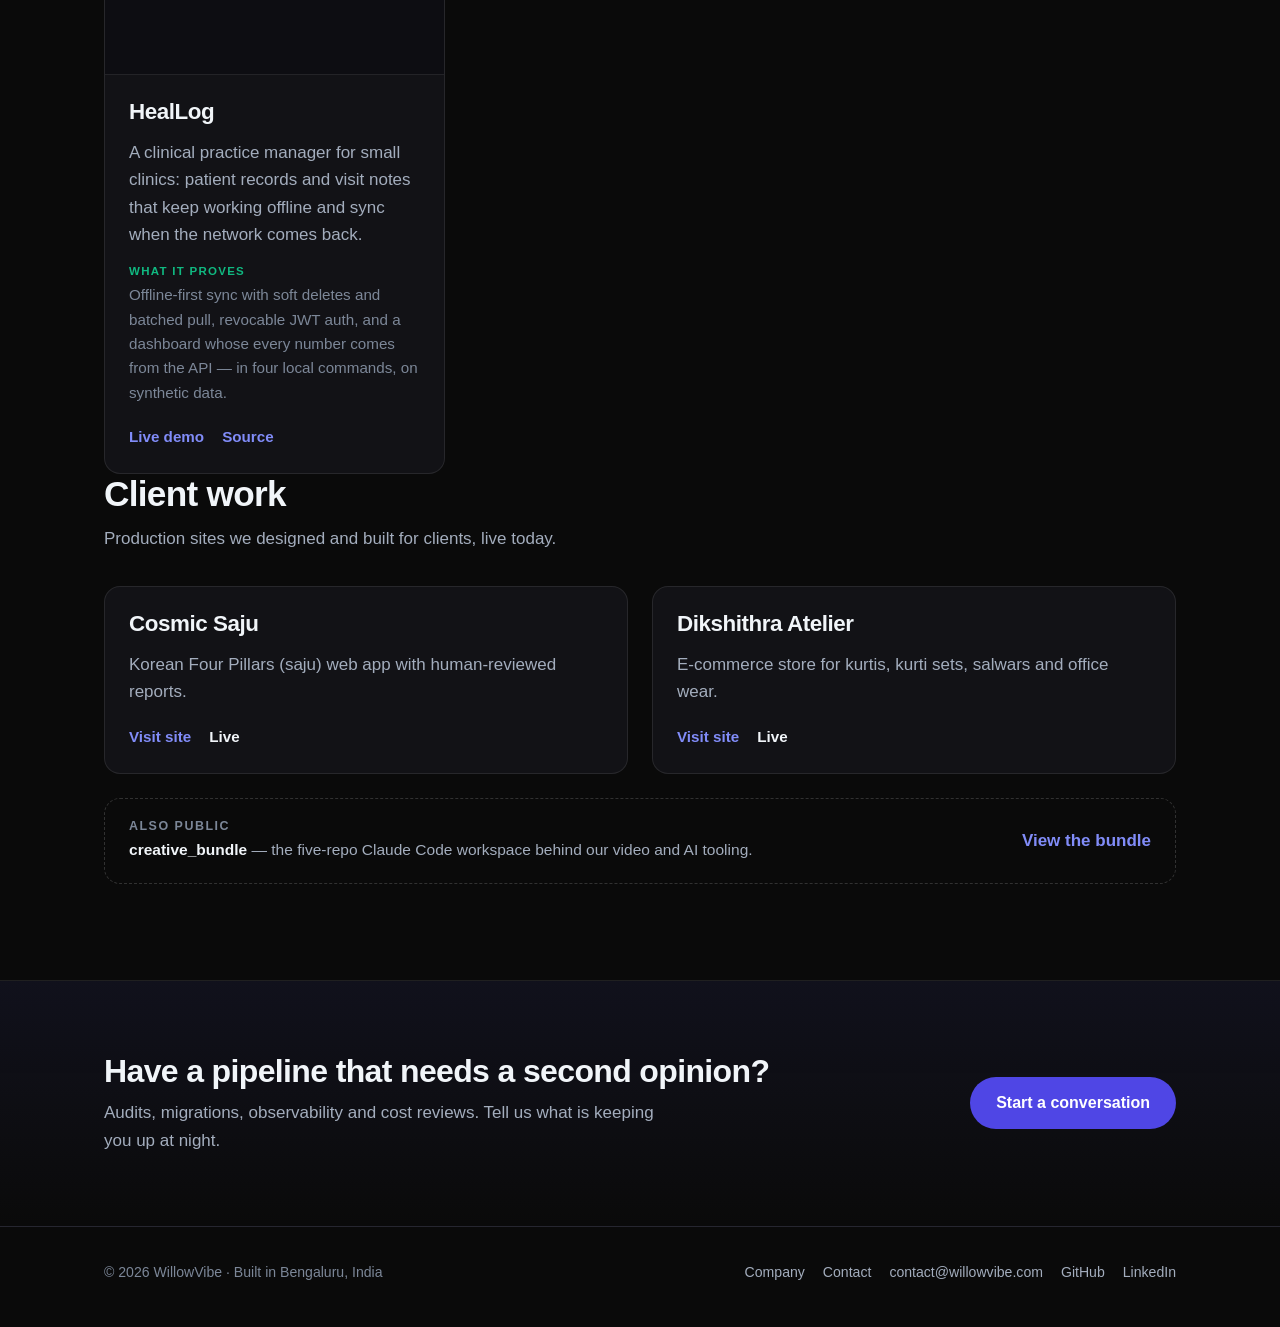
==== commit 874cbde9: "Add the HealLog card to the proof-of-work grid HealLog is the fourth shipped project: an offline-fir" ====
--- a/index.html
+++ b/index.html
@@ -4,7 +4,7 @@
   <meta charset="utf-8">
   <meta name="viewport" content="width=device-width, initial-scale=1">
   <title>WillowVibe — Data Engineering Studio</title>
-  <meta name="description" content="WillowVibe builds self-hosted data engineering tooling: PipelineProbe audits Airflow, dbt and warehouse health; ObservaKit adds observability and FinOps; plm-bom-pipeline models synthetic PLM data into tested dbt marts. Live demos and source.">
+  <meta name="description" content="WillowVibe builds self-hosted tooling: PipelineProbe audits Airflow, dbt and warehouse health; ObservaKit adds observability and FinOps; plm-bom-pipeline models synthetic PLM data into tested dbt marts; HealLog is an offline-first clinical practice manager. Live demos and source.">
   <link rel="canonical" href="https://willowvibe.github.io/">
   <link rel="icon" href="assets/favicon.svg" type="image/svg+xml">
   <meta name="theme-color" content="#0a0a0a">
@@ -81,7 +81,7 @@
       <div class="container">
         <div class="section-head">
           <h2 id="work-title">Proof of work</h2>
-          <p>Three tools, all open source, with public demos. Their demos run on synthetic or bundled sample data — no client or production data.</p>
+          <p>Four tools, all open source, with public demos. Their demos run on synthetic or bundled sample data — no client or production data.</p>
         </div>
 
         <div class="cards">
@@ -128,6 +128,21 @@
                 <a href="https://willowvibe.github.io/plm-bom-pipeline/">Live demo</a>
                 <a href="https://github.com/willowvibe/plm-bom-pipeline">Source</a>
                 <code>make demo</code>
+              </div>
+            </div>
+          </article>
+
+          <article class="card">
+            <a class="card-media" href="https://willowvibe.github.io/heal-log/" aria-label="Open the HealLog live demo">
+              <img src="https://willowvibe.github.io/heal-log/og-card.jpg" alt="HealLog dashboard: patient totals, a twelve-month growth chart and a care-group split." width="1200" height="630" loading="lazy">
+            </a>
+            <div class="card-body">
+              <h3>HealLog</h3>
+              <p class="card-problem">A clinical practice manager for small clinics: patient records and visit notes that keep working offline and sync when the network comes back.</p>
+              <p class="card-proves"><span>What it proves</span> Offline-first sync with soft deletes and batched pull, revocable JWT auth, and a dashboard whose every number comes from the API — in four local commands, on synthetic data.</p>
+              <div class="card-links">
+                <a href="https://willowvibe.github.io/heal-log/">Live demo</a>
+                <a href="https://github.com/willowvibe/heal-log">Source</a>
               </div>
             </div>
           </article>
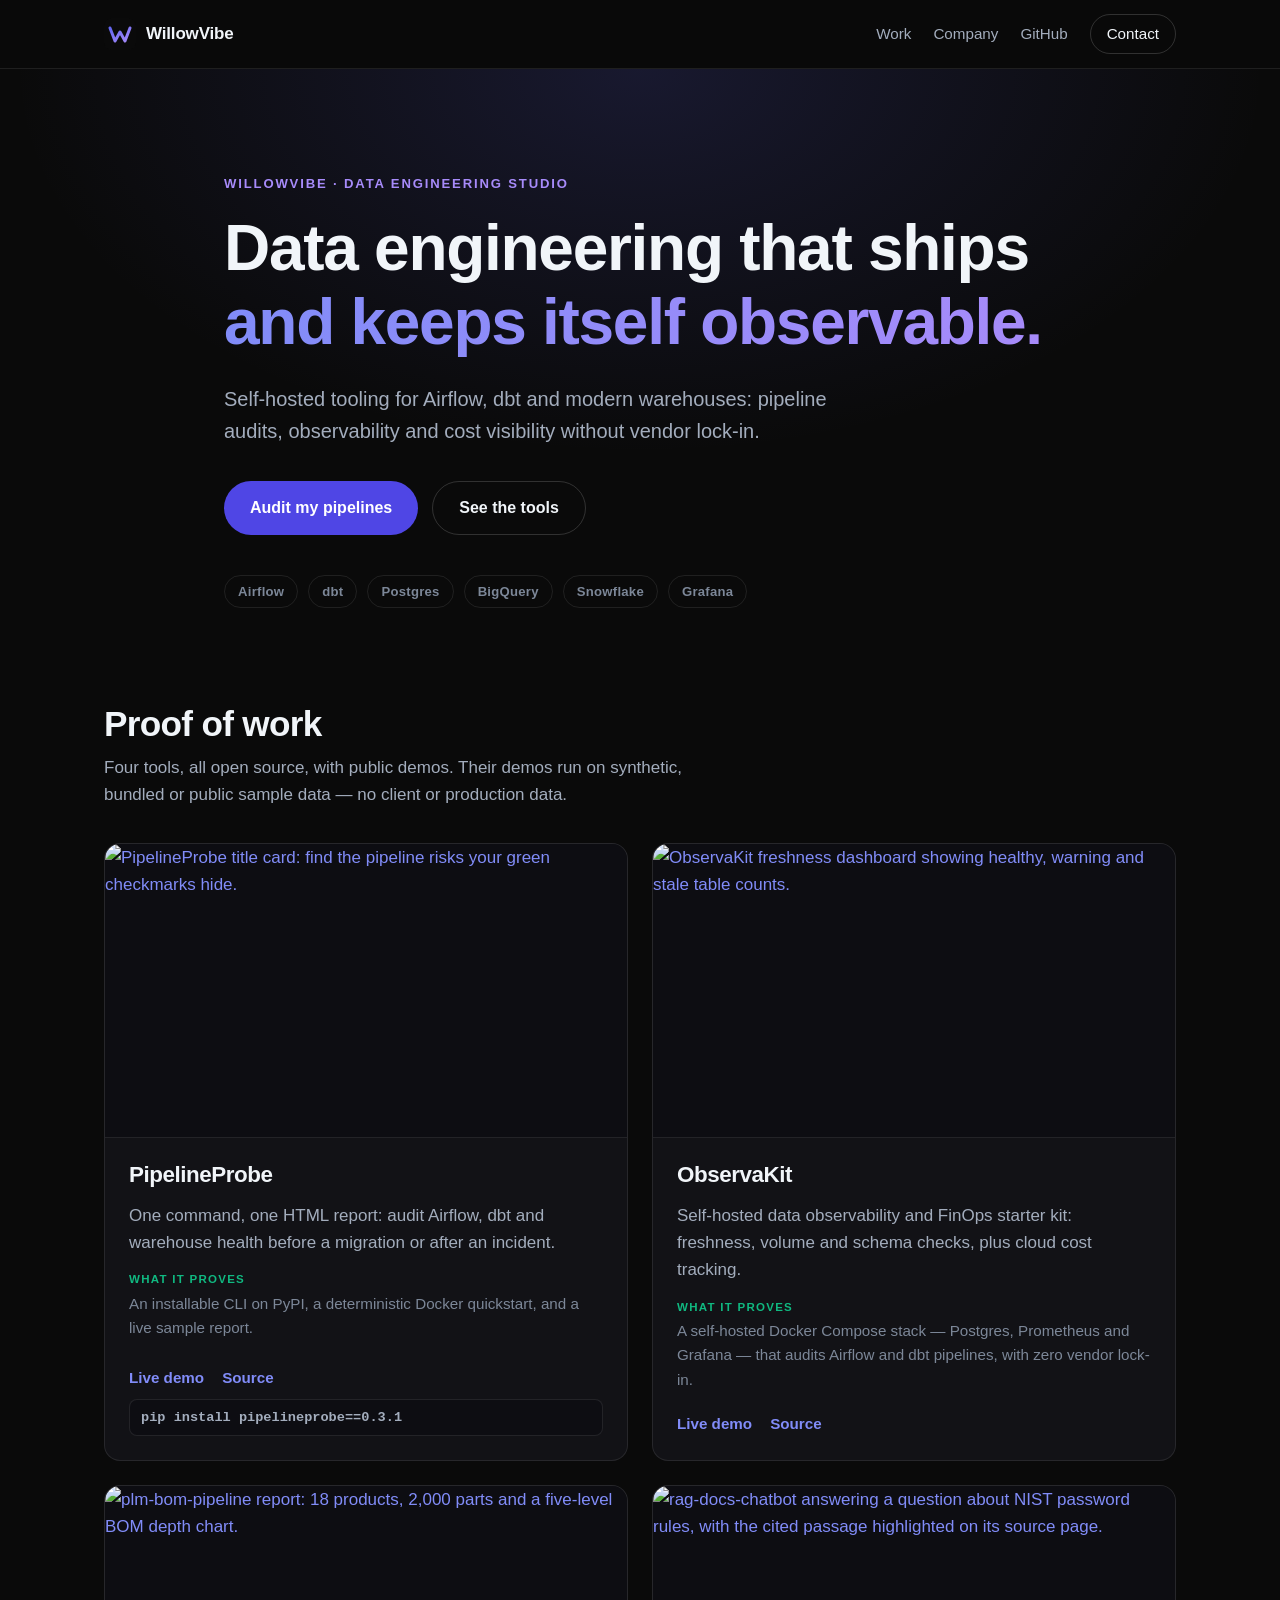
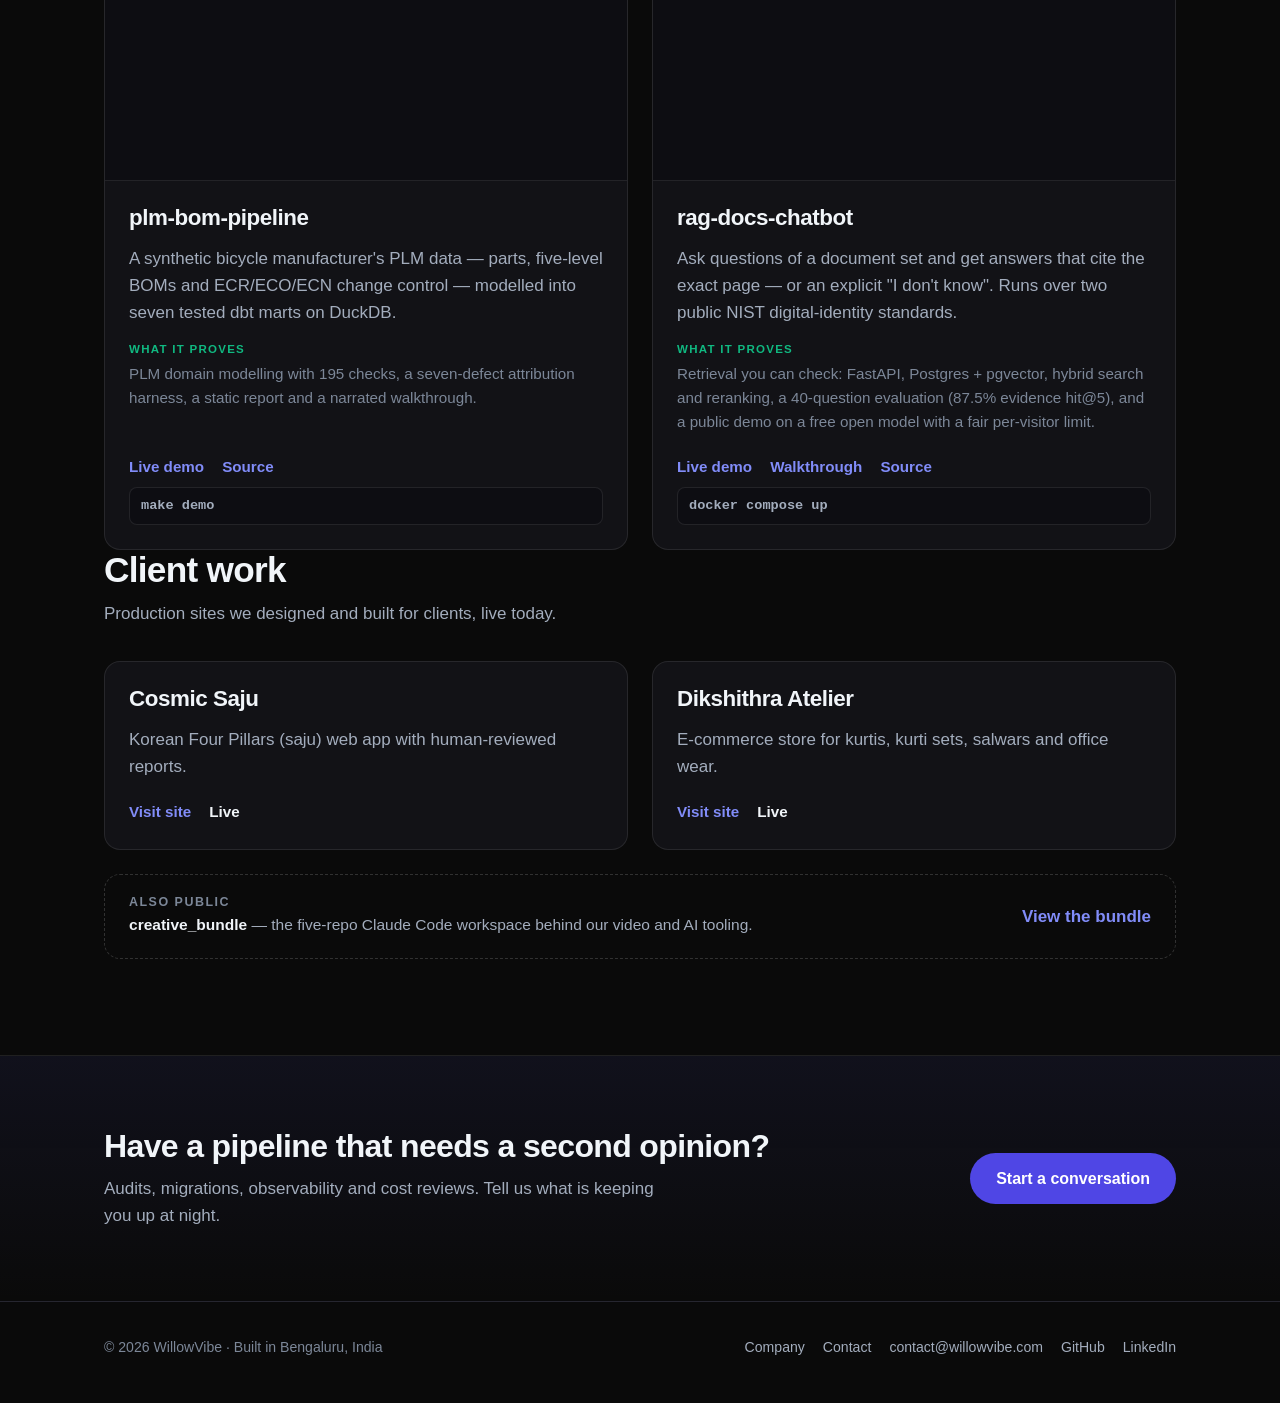
==== commit d15c8be0: "Add rag-docs-chatbot to the proof-of-work cards - fourth tool card with the v1.1.0 poster, live demo" ====
--- a/index.html
+++ b/index.html
@@ -4,14 +4,14 @@
   <meta charset="utf-8">
   <meta name="viewport" content="width=device-width, initial-scale=1">
   <title>WillowVibe — Data Engineering Studio</title>
-  <meta name="description" content="WillowVibe builds self-hosted tooling: PipelineProbe audits Airflow, dbt and warehouse health; ObservaKit adds observability and FinOps; plm-bom-pipeline models synthetic PLM data into tested dbt marts; HealLog is an offline-first clinical practice manager. Live demos and source.">
+  <meta name="description" content="WillowVibe builds self-hosted data engineering tooling: PipelineProbe audits Airflow, dbt and warehouse health; ObservaKit adds observability and FinOps; plm-bom-pipeline models synthetic PLM data into tested dbt marts; rag-docs-chatbot answers questions with page-level citations. Live demos and source.">
   <link rel="canonical" href="https://willowvibe.github.io/">
   <link rel="icon" href="assets/favicon.svg" type="image/svg+xml">
   <meta name="theme-color" content="#0a0a0a">
   <meta property="og:type" content="website">
   <meta property="og:site_name" content="WillowVibe">
   <meta property="og:title" content="WillowVibe — Data Engineering Studio">
-  <meta property="og:description" content="Self-hosted tooling for Airflow, dbt and modern warehouses: pipeline audits, observability and cost visibility without vendor lock-in.">
+  <meta property="og:description" content="Self-hosted tooling for Airflow, dbt and modern warehouses: pipeline audits, observability and cost visibility without vendor lock-in; rag-docs-chatbot answers questions with page-level citations.">
   <meta property="og:url" content="https://willowvibe.github.io/">
   <meta property="og:image" content="https://willowvibe.github.io/assets/og-card.png">
   <meta property="og:image:width" content="1200">
@@ -19,7 +19,7 @@
   <meta property="og:image:alt" content="WillowVibe — data engineering that ships and keeps itself observable.">
   <meta name="twitter:card" content="summary_large_image">
   <meta name="twitter:title" content="WillowVibe — Data Engineering Studio">
-  <meta name="twitter:description" content="Self-hosted tooling for Airflow, dbt and modern warehouses: pipeline audits, observability and cost visibility without vendor lock-in.">
+  <meta name="twitter:description" content="Self-hosted tooling for Airflow, dbt and modern warehouses: pipeline audits, observability and cost visibility without vendor lock-in; rag-docs-chatbot answers questions with page-level citations.">
   <meta name="twitter:image" content="https://willowvibe.github.io/assets/og-card.png">
   <meta name="twitter:image:alt" content="WillowVibe — data engineering that ships and keeps itself observable.">
   <link rel="stylesheet" href="styles.css">
@@ -81,7 +81,7 @@
       <div class="container">
         <div class="section-head">
           <h2 id="work-title">Proof of work</h2>
-          <p>Four tools, all open source, with public demos. Their demos run on synthetic or bundled sample data — no client or production data.</p>
+          <p>Four tools, all open source, with public demos. Their demos run on synthetic, bundled or public sample data — no client or production data.</p>
         </div>
 
         <div class="cards">
@@ -133,16 +133,18 @@
           </article>
 
           <article class="card">
-            <a class="card-media" href="https://willowvibe.github.io/heal-log/" aria-label="Open the HealLog live demo">
-              <img src="https://willowvibe.github.io/heal-log/og-card.jpg" alt="HealLog dashboard: patient totals, a twelve-month growth chart and a care-group split." width="1200" height="630" loading="lazy">
-            </a>
-            <div class="card-body">
-              <h3>HealLog</h3>
-              <p class="card-problem">A clinical practice manager for small clinics: patient records and visit notes that keep working offline and sync when the network comes back.</p>
-              <p class="card-proves"><span>What it proves</span> Offline-first sync with soft deletes and batched pull, revocable JWT auth, and a dashboard whose every number comes from the API — in four local commands, on synthetic data.</p>
-              <div class="card-links">
-                <a href="https://willowvibe.github.io/heal-log/">Live demo</a>
-                <a href="https://github.com/willowvibe/heal-log">Source</a>
+            <a class="card-media" href="https://willowvibe.github.io/rag-docs-chatbot/" aria-label="Open the rag-docs-chatbot walkthrough">
+              <img src="https://willowvibe.github.io/rag-docs-chatbot/assets/rag-docs-chatbot-demo-poster-v2.jpg" alt="rag-docs-chatbot answering a question about NIST password rules, with the cited passage highlighted on its source page." width="1920" height="1080" loading="lazy">
+            </a>
+            <div class="card-body">
+              <h3>rag-docs-chatbot</h3>
+              <p class="card-problem">Ask questions of a document set and get answers that cite the exact page — or an explicit "I don't know". Runs over two public NIST digital-identity standards.</p>
+              <p class="card-proves"><span>What it proves</span> Retrieval you can check: FastAPI, Postgres + pgvector, hybrid search and reranking, a 40-question evaluation (87.5% evidence hit@5), and a public demo on a free open model with a fair per-visitor limit.</p>
+              <div class="card-links">
+                <a href="https://rag-docs-chatbot-three.vercel.app">Live demo</a>
+                <a href="https://willowvibe.github.io/rag-docs-chatbot/">Walkthrough</a>
+                <a href="https://github.com/willowvibe/rag-docs-chatbot">Source</a>
+                <code>docker compose up</code>
               </div>
             </div>
           </article>
--- a/styles.css
+++ b/styles.css
@@ -281,7 +281,7 @@
 
 .cards {
   display: grid;
-  grid-template-columns: repeat(auto-fit, minmax(300px, 1fr));
+  grid-template-columns: repeat(2, minmax(0, 1fr));
   gap: 24px;
 }
 
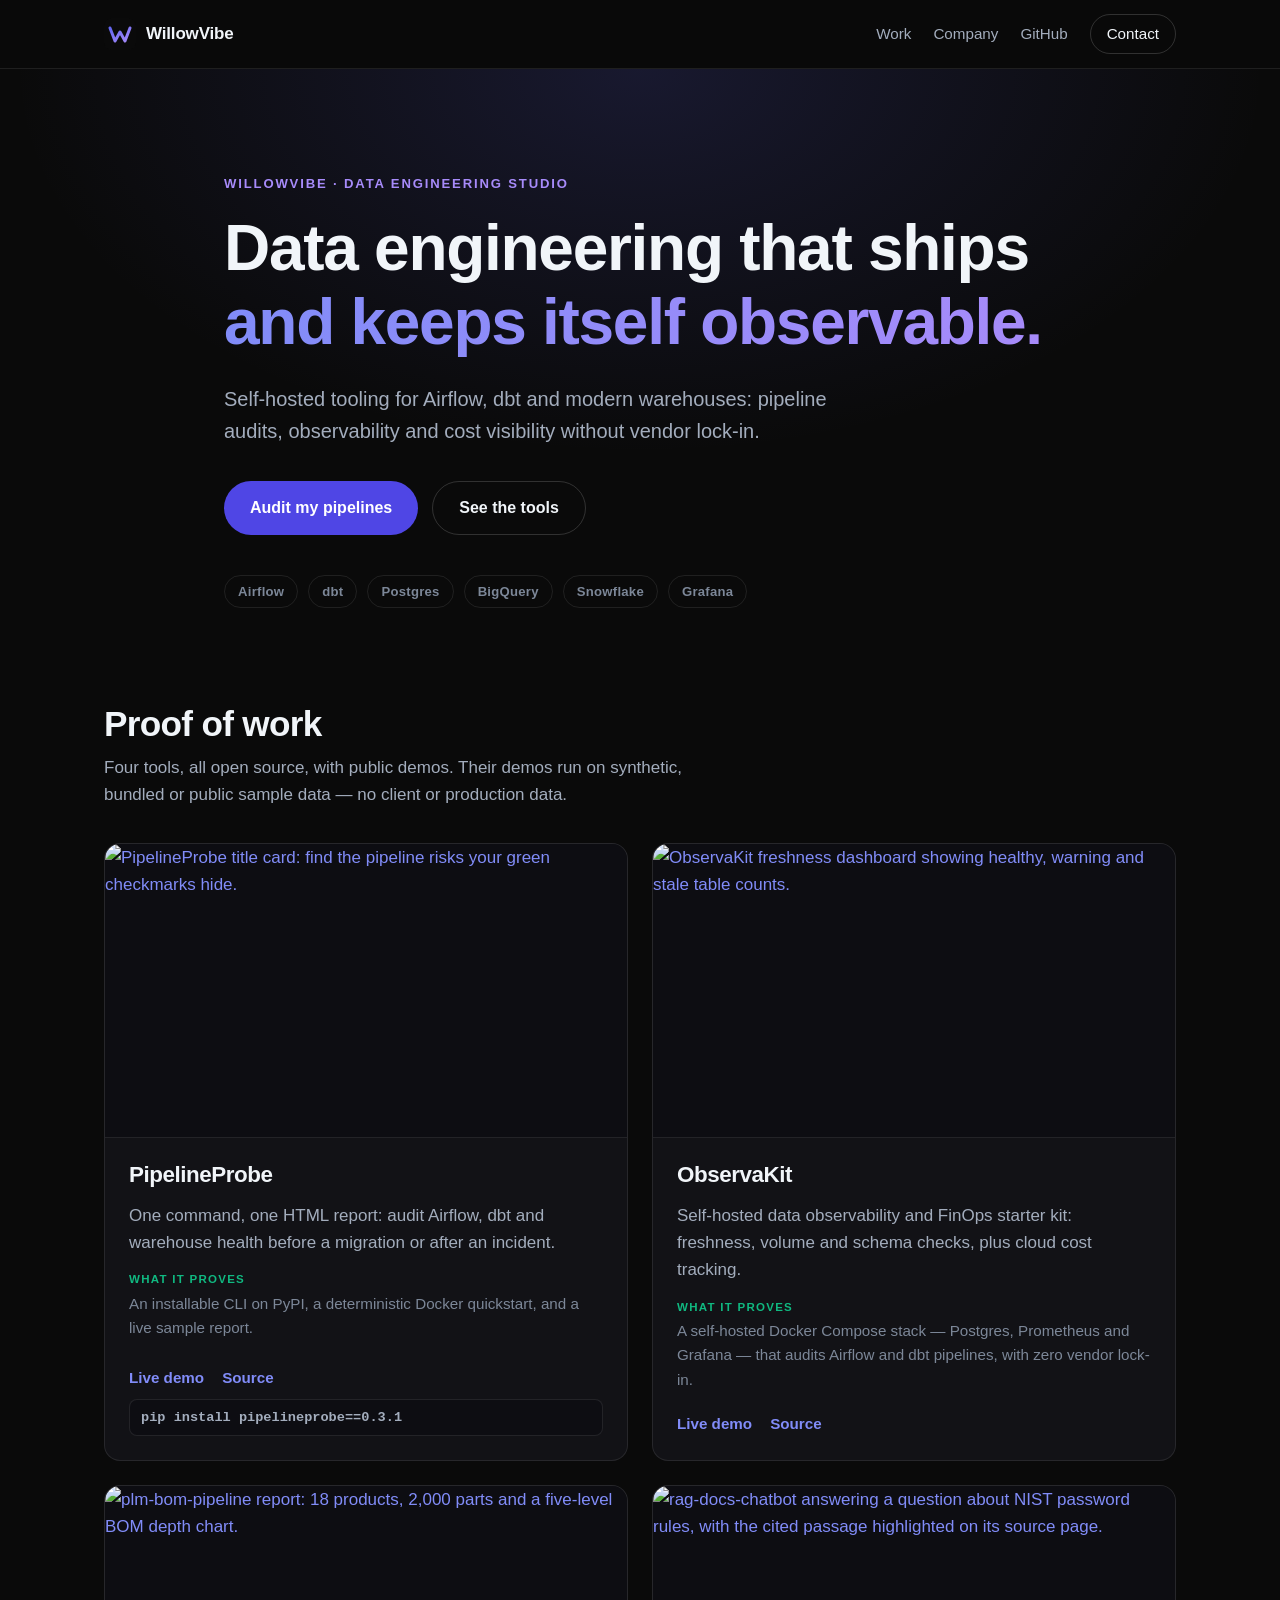
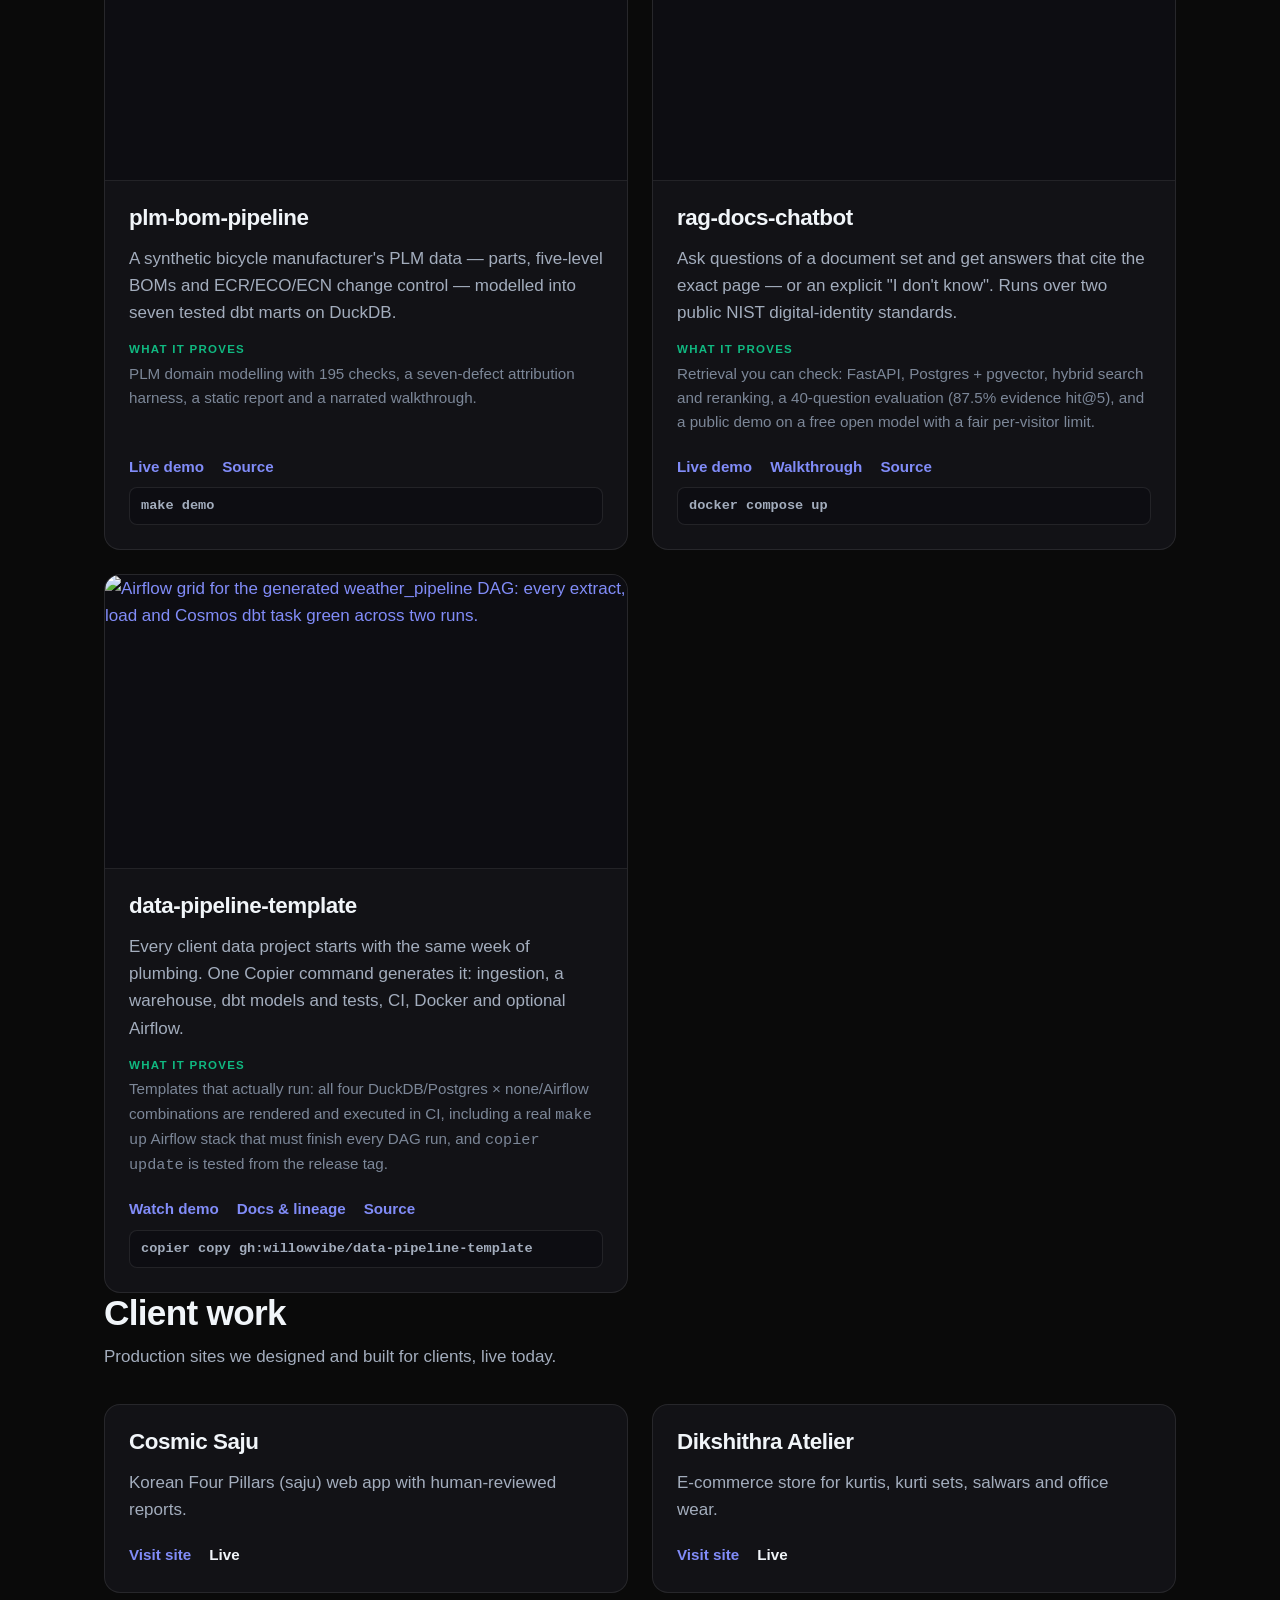
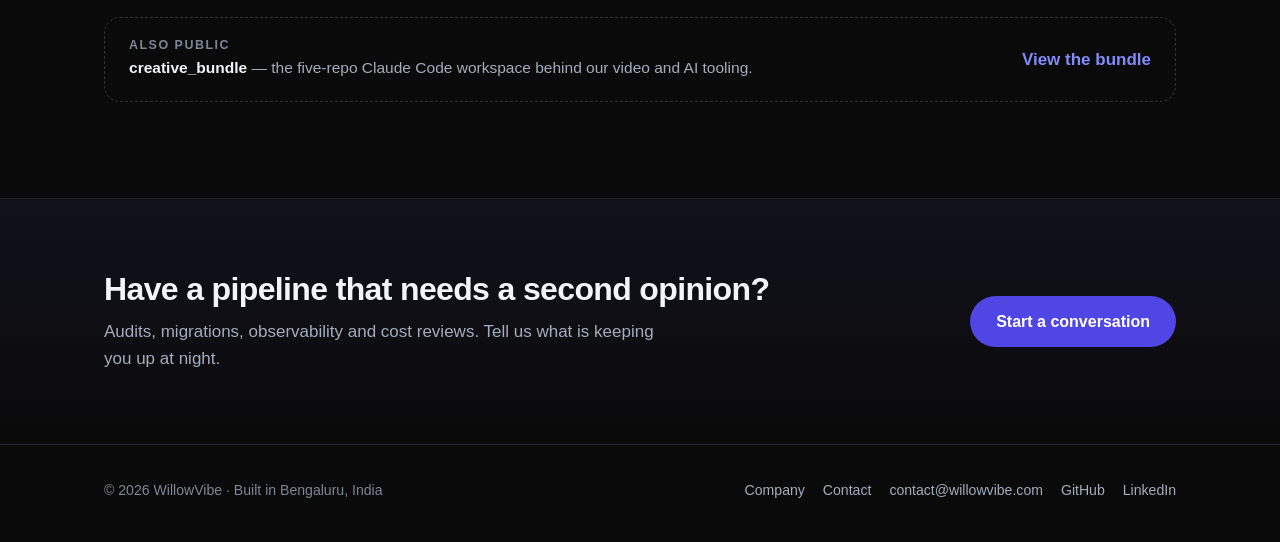
==== commit 70100840: "feat: add data-pipeline-template card Co-Authored-By: Claude Opus 5.5 <noreply@anthropic.com>" ====
--- a/index.html
+++ b/index.html
@@ -4,7 +4,7 @@
   <meta charset="utf-8">
   <meta name="viewport" content="width=device-width, initial-scale=1">
   <title>WillowVibe — Data Engineering Studio</title>
-  <meta name="description" content="WillowVibe builds self-hosted data engineering tooling: PipelineProbe audits Airflow, dbt and warehouse health; ObservaKit adds observability and FinOps; plm-bom-pipeline models synthetic PLM data into tested dbt marts; rag-docs-chatbot answers questions with page-level citations. Live demos and source.">
+  <meta name="description" content="WillowVibe builds self-hosted data engineering tooling: PipelineProbe audits Airflow, dbt and warehouse health; ObservaKit adds observability and FinOps; plm-bom-pipeline models synthetic PLM data into tested dbt marts; data-pipeline-template generates a tested dbt + Airflow project in one command; rag-docs-chatbot answers questions with page-level citations. Live demos and source.">
   <link rel="canonical" href="https://willowvibe.github.io/">
   <link rel="icon" href="assets/favicon.svg" type="image/svg+xml">
   <meta name="theme-color" content="#0a0a0a">
@@ -148,6 +148,23 @@
               </div>
             </div>
           </article>
+
+          <article class="card">
+            <a class="card-media" href="https://willowvibe.github.io/data-pipeline-template/#demo" aria-label="Watch the data-pipeline-template demo">
+              <img src="https://willowvibe.github.io/data-pipeline-template/data-pipeline-template-demo-poster.jpg" alt="Airflow grid for the generated weather_pipeline DAG: every extract, load and Cosmos dbt task green across two runs." width="1920" height="1080" loading="lazy">
+            </a>
+            <div class="card-body">
+              <h3>data-pipeline-template</h3>
+              <p class="card-problem">Every client data project starts with the same week of plumbing. One Copier command generates it: ingestion, a warehouse, dbt models and tests, CI, Docker and optional Airflow.</p>
+              <p class="card-proves"><span>What it proves</span> Templates that actually run: all four DuckDB/Postgres × none/Airflow combinations are rendered and executed in CI, including a real <code>make up</code> Airflow stack that must finish every DAG run, and <code>copier update</code> is tested from the release tag.</p>
+              <div class="card-links">
+                <a href="https://willowvibe.github.io/data-pipeline-template/#demo">Watch demo</a>
+                <a href="https://willowvibe.github.io/data-pipeline-template/">Docs &amp; lineage</a>
+                <a href="https://github.com/willowvibe/data-pipeline-template">Source</a>
+                <code>copier copy gh:willowvibe/data-pipeline-template</code>
+              </div>
+            </div>
+          </article>
         </div>
 
         <section class="client-work" aria-labelledby="clients-title">
